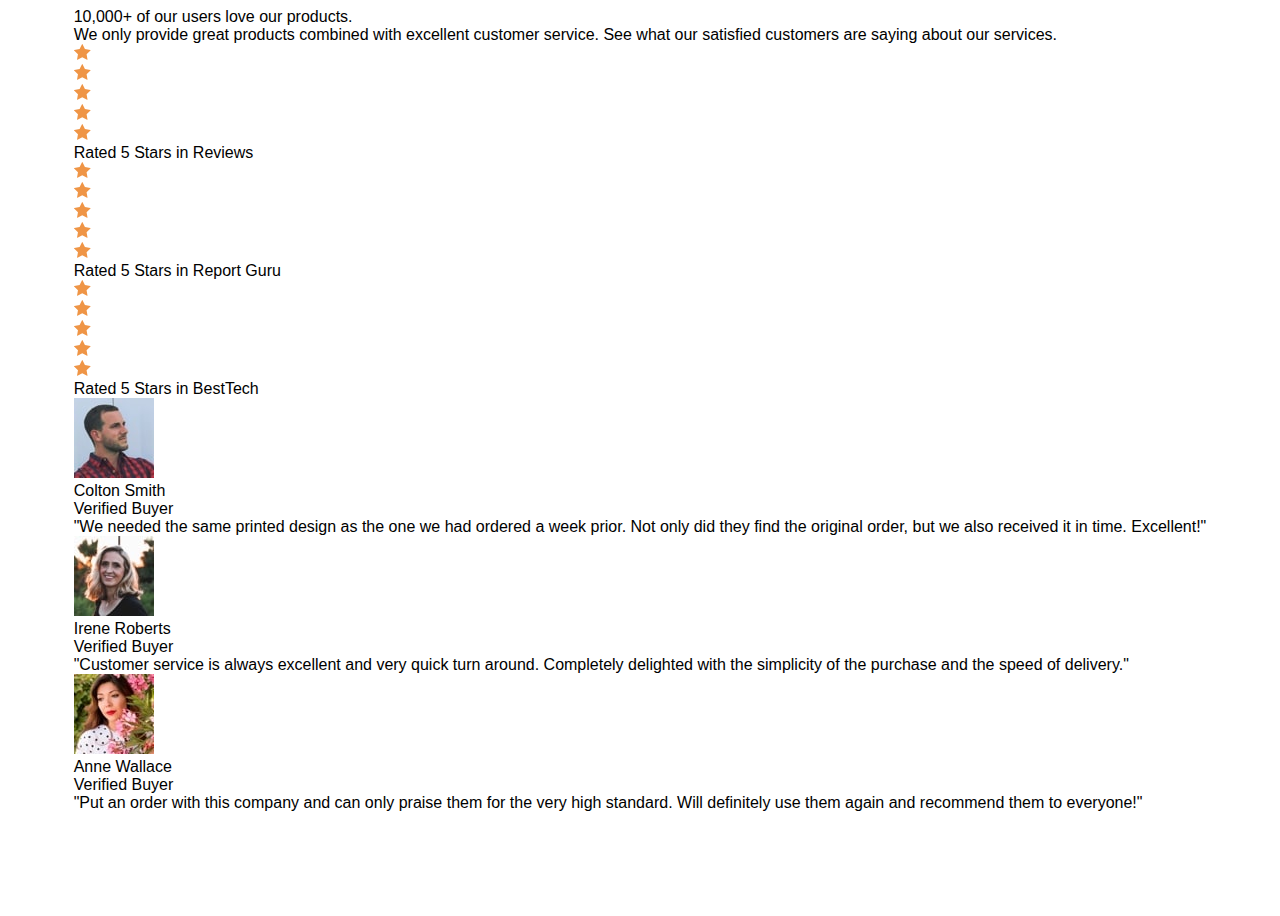
==== index.html @ c004c88a "added font, struggles w/ bg-i" ====
<!DOCTYPE html>
<html lang="en">
  <head>
    <meta charset="UTF-8" />
    <meta name="viewport" content="width=device-width, initial-scale=1.0" />

    <link rel="icon" type="image/png" sizes="32x32" href="assets/images/favicon-32x32.png" />
    <title>Social proof section</title>
    <link rel="stylesheet" href="assets/styles/desktop.css">
    <link rel="stylesheet" href="assets/styles/mobile.css">

  </head>


  <body>
    <main>

      <div class="content">
        <div class="title"> 
          10,000+ of our users love our products.
        </div>
    
        <div class="description">
          We only provide great products combined with excellent customer service.
          See what our satisfied customers are saying about our services.  
        </div>
    
        <div class="rated-review">
    
          <div class="star-container"> 
            <div class="star-1">
              <svg width="17" height="16" xmlns="http://www.w3.org/2000/svg"><path d="M16.539 6.097a.297.297 0 00-.24-.202l-5.36-.779L8.542.26a.296.296 0 00-.53 0L5.613 5.117l-5.36.779a.297.297 0 00-.165.505l3.88 3.78-.917 5.34a.297.297 0 00.43.312l4.795-2.52 4.794 2.52a.296.296 0 00.43-.313l-.916-5.338L16.464 6.4c.08-.08.11-.197.075-.304z" fill="#EF9546" fill-rule="nonzero"/></svg>
            </div>
            <div class="star-2">
              <svg width="17" height="16" xmlns="http://www.w3.org/2000/svg"><path d="M16.539 6.097a.297.297 0 00-.24-.202l-5.36-.779L8.542.26a.296.296 0 00-.53 0L5.613 5.117l-5.36.779a.297.297 0 00-.165.505l3.88 3.78-.917 5.34a.297.297 0 00.43.312l4.795-2.52 4.794 2.52a.296.296 0 00.43-.313l-.916-5.338L16.464 6.4c.08-.08.11-.197.075-.304z" fill="#EF9546" fill-rule="nonzero"/></svg>
            </div>
      
            <div class="star-3">
              <svg width="17" height="16" xmlns="http://www.w3.org/2000/svg"><path d="M16.539 6.097a.297.297 0 00-.24-.202l-5.36-.779L8.542.26a.296.296 0 00-.53 0L5.613 5.117l-5.36.779a.297.297 0 00-.165.505l3.88 3.78-.917 5.34a.297.297 0 00.43.312l4.795-2.52 4.794 2.52a.296.296 0 00.43-.313l-.916-5.338L16.464 6.4c.08-.08.11-.197.075-.304z" fill="#EF9546" fill-rule="nonzero"/></svg>
            </div>
      
            <div class="star-4">
              <svg width="17" height="16" xmlns="http://www.w3.org/2000/svg"><path d="M16.539 6.097a.297.297 0 00-.24-.202l-5.36-.779L8.542.26a.296.296 0 00-.53 0L5.613 5.117l-5.36.779a.297.297 0 00-.165.505l3.88 3.78-.917 5.34a.297.297 0 00.43.312l4.795-2.52 4.794 2.52a.296.296 0 00.43-.313l-.916-5.338L16.464 6.4c.08-.08.11-.197.075-.304z" fill="#EF9546" fill-rule="nonzero"/></svg>
            </div>
      
            <div class="star-5">
              <svg width="17" height="16" xmlns="http://www.w3.org/2000/svg"><path d="M16.539 6.097a.297.297 0 00-.24-.202l-5.36-.779L8.542.26a.296.296 0 00-.53 0L5.613 5.117l-5.36.779a.297.297 0 00-.165.505l3.88 3.78-.917 5.34a.297.297 0 00.43.312l4.795-2.52 4.794 2.52a.296.296 0 00.43-.313l-.916-5.338L16.464 6.4c.08-.08.11-.197.075-.304z" fill="#EF9546" fill-rule="nonzero"/></svg>
            </div>
          </div>
      
          <div class="star-description">
            Rated 5 Stars in Reviews
          </div>
    
        </div>
    
    
        <div class="rated-report-guru">
    
          <div class="star-container"> 
            <div class="star-1">
              <svg width="17" height="16" xmlns="http://www.w3.org/2000/svg"><path d="M16.539 6.097a.297.297 0 00-.24-.202l-5.36-.779L8.542.26a.296.296 0 00-.53 0L5.613 5.117l-5.36.779a.297.297 0 00-.165.505l3.88 3.78-.917 5.34a.297.297 0 00.43.312l4.795-2.52 4.794 2.52a.296.296 0 00.43-.313l-.916-5.338L16.464 6.4c.08-.08.11-.197.075-.304z" fill="#EF9546" fill-rule="nonzero"/></svg>
            </div>
            <div class="star-2">
              <svg width="17" height="16" xmlns="http://www.w3.org/2000/svg"><path d="M16.539 6.097a.297.297 0 00-.24-.202l-5.36-.779L8.542.26a.296.296 0 00-.53 0L5.613 5.117l-5.36.779a.297.297 0 00-.165.505l3.88 3.78-.917 5.34a.297.297 0 00.43.312l4.795-2.52 4.794 2.52a.296.296 0 00.43-.313l-.916-5.338L16.464 6.4c.08-.08.11-.197.075-.304z" fill="#EF9546" fill-rule="nonzero"/></svg>
            </div>
      
            <div class="star-3">
              <svg width="17" height="16" xmlns="http://www.w3.org/2000/svg"><path d="M16.539 6.097a.297.297 0 00-.24-.202l-5.36-.779L8.542.26a.296.296 0 00-.53 0L5.613 5.117l-5.36.779a.297.297 0 00-.165.505l3.88 3.78-.917 5.34a.297.297 0 00.43.312l4.795-2.52 4.794 2.52a.296.296 0 00.43-.313l-.916-5.338L16.464 6.4c.08-.08.11-.197.075-.304z" fill="#EF9546" fill-rule="nonzero"/></svg>
            </div>
      
            <div class="star-4">
              <svg width="17" height="16" xmlns="http://www.w3.org/2000/svg"><path d="M16.539 6.097a.297.297 0 00-.24-.202l-5.36-.779L8.542.26a.296.296 0 00-.53 0L5.613 5.117l-5.36.779a.297.297 0 00-.165.505l3.88 3.78-.917 5.34a.297.297 0 00.43.312l4.795-2.52 4.794 2.52a.296.296 0 00.43-.313l-.916-5.338L16.464 6.4c.08-.08.11-.197.075-.304z" fill="#EF9546" fill-rule="nonzero"/></svg>
            </div>
      
            <div class="star-5">
              <svg width="17" height="16" xmlns="http://www.w3.org/2000/svg"><path d="M16.539 6.097a.297.297 0 00-.24-.202l-5.36-.779L8.542.26a.296.296 0 00-.53 0L5.613 5.117l-5.36.779a.297.297 0 00-.165.505l3.88 3.78-.917 5.34a.297.297 0 00.43.312l4.795-2.52 4.794 2.52a.296.296 0 00.43-.313l-.916-5.338L16.464 6.4c.08-.08.11-.197.075-.304z" fill="#EF9546" fill-rule="nonzero"/></svg>
            </div>
          </div>
      
          <div class="star-description">
            Rated 5 Stars in Report Guru
          </div>
    
        </div>
        
    
        <div class="rated-besttech">
    
          <div class="star-container"> 
            <div class="star-1">
              <svg width="17" height="16" xmlns="http://www.w3.org/2000/svg"><path d="M16.539 6.097a.297.297 0 00-.24-.202l-5.36-.779L8.542.26a.296.296 0 00-.53 0L5.613 5.117l-5.36.779a.297.297 0 00-.165.505l3.88 3.78-.917 5.34a.297.297 0 00.43.312l4.795-2.52 4.794 2.52a.296.296 0 00.43-.313l-.916-5.338L16.464 6.4c.08-.08.11-.197.075-.304z" fill="#EF9546" fill-rule="nonzero"/></svg>
            </div>
            <div class="star-2">
              <svg width="17" height="16" xmlns="http://www.w3.org/2000/svg"><path d="M16.539 6.097a.297.297 0 00-.24-.202l-5.36-.779L8.542.26a.296.296 0 00-.53 0L5.613 5.117l-5.36.779a.297.297 0 00-.165.505l3.88 3.78-.917 5.34a.297.297 0 00.43.312l4.795-2.52 4.794 2.52a.296.296 0 00.43-.313l-.916-5.338L16.464 6.4c.08-.08.11-.197.075-.304z" fill="#EF9546" fill-rule="nonzero"/></svg>
            </div>
      
            <div class="star-3">
              <svg width="17" height="16" xmlns="http://www.w3.org/2000/svg"><path d="M16.539 6.097a.297.297 0 00-.24-.202l-5.36-.779L8.542.26a.296.296 0 00-.53 0L5.613 5.117l-5.36.779a.297.297 0 00-.165.505l3.88 3.78-.917 5.34a.297.297 0 00.43.312l4.795-2.52 4.794 2.52a.296.296 0 00.43-.313l-.916-5.338L16.464 6.4c.08-.08.11-.197.075-.304z" fill="#EF9546" fill-rule="nonzero"/></svg>
            </div>
      
            <div class="star-4">
              <svg width="17" height="16" xmlns="http://www.w3.org/2000/svg"><path d="M16.539 6.097a.297.297 0 00-.24-.202l-5.36-.779L8.542.26a.296.296 0 00-.53 0L5.613 5.117l-5.36.779a.297.297 0 00-.165.505l3.88 3.78-.917 5.34a.297.297 0 00.43.312l4.795-2.52 4.794 2.52a.296.296 0 00.43-.313l-.916-5.338L16.464 6.4c.08-.08.11-.197.075-.304z" fill="#EF9546" fill-rule="nonzero"/></svg>
            </div>
      
            <div class="star-5">
              <svg width="17" height="16" xmlns="http://www.w3.org/2000/svg"><path d="M16.539 6.097a.297.297 0 00-.24-.202l-5.36-.779L8.542.26a.296.296 0 00-.53 0L5.613 5.117l-5.36.779a.297.297 0 00-.165.505l3.88 3.78-.917 5.34a.297.297 0 00.43.312l4.795-2.52 4.794 2.52a.296.296 0 00.43-.313l-.916-5.338L16.464 6.4c.08-.08.11-.197.075-.304z" fill="#EF9546" fill-rule="nonzero"/></svg>
            </div>
          </div>
      
          <div class="star-description">
            Rated 5 Stars in BestTech
          </div>
    
        </div>
    
        
        <div class="card-1">
    
          <div class="pic-and-info">
            <div class="profile-pic">
              <img src="images/image-colton.jpg" alt="colton" class="colton">
            </div>
      
            <div class="info">
              <div class="author">
                Colton Smith 
              </div>
        
              <div class="status">
                Verified Buyer
              </div>
            </div>
    
          </div>
    
          <div class="card-text">
            "We needed the same printed design as the one we had ordered a week prior.
            Not only did they find the original order, but we also received it in time.
            Excellent!"
          </div>
    
        </div>
        
    
        <div class="card-2">
    
          <div class="pic-and-info">
            <div class="profile-pic">
              <img src="images/image-irene.jpg" alt="irene" class="irene">
            </div>
      
            <div class="info">
              <div class="author">
                Irene Roberts 
              </div>
        
              <div class="status">
                Verified Buyer
              </div>
            </div>
    
          </div>
    
          <div class="card-text">
            "Customer service is always excellent and very quick turn around. Completely
            delighted with the simplicity of the purchase and the speed of delivery."
          </div>
          
        </div>
    
    
        <div class="card-3">
    
          <div class="pic-and-info">
            <div class="profile-pic">
              <img src="images/image-anne.jpg" alt="anne" class="anne">
            </div>
      
            <div class="info">
              <div class="author">
                Anne Wallace
              </div>
        
              <div class="status">
                Verified Buyer
              </div>
            </div>
    
          </div>
    
          <div class="card-text">
            "Put an order with this company and can only praise them for the very high
            standard. Will definitely use them again and recommend them to everyone!"
          </div>
          
        </div>
      </div>
      
    </main>

  </body>
</html>
---- assets/styles/desktop.css ----
@font-face {
    font-family: 'LeaugueSpartan';
    src: url(assets/fonts/LeagueSpartan-VariableFont_wght.ttf);
}

html {
    font-family: 'LeaugueSpartan', sans-serif;
}

body {
    background-image: url('..assets/images/bg-pattern-top-desktop.svg'), url('..assets/images/bg-pattern-bottom-desktop.svg');
    background-repeat: no-repeat;
    background-position: top left, bottom right; /* Позиции для верхнего и нижнего паттернов */
    background-size: auto; 
}



main {
    display: flex;
    align-items: center;
    justify-content: center;
}

body {
    height: 100vh;
}
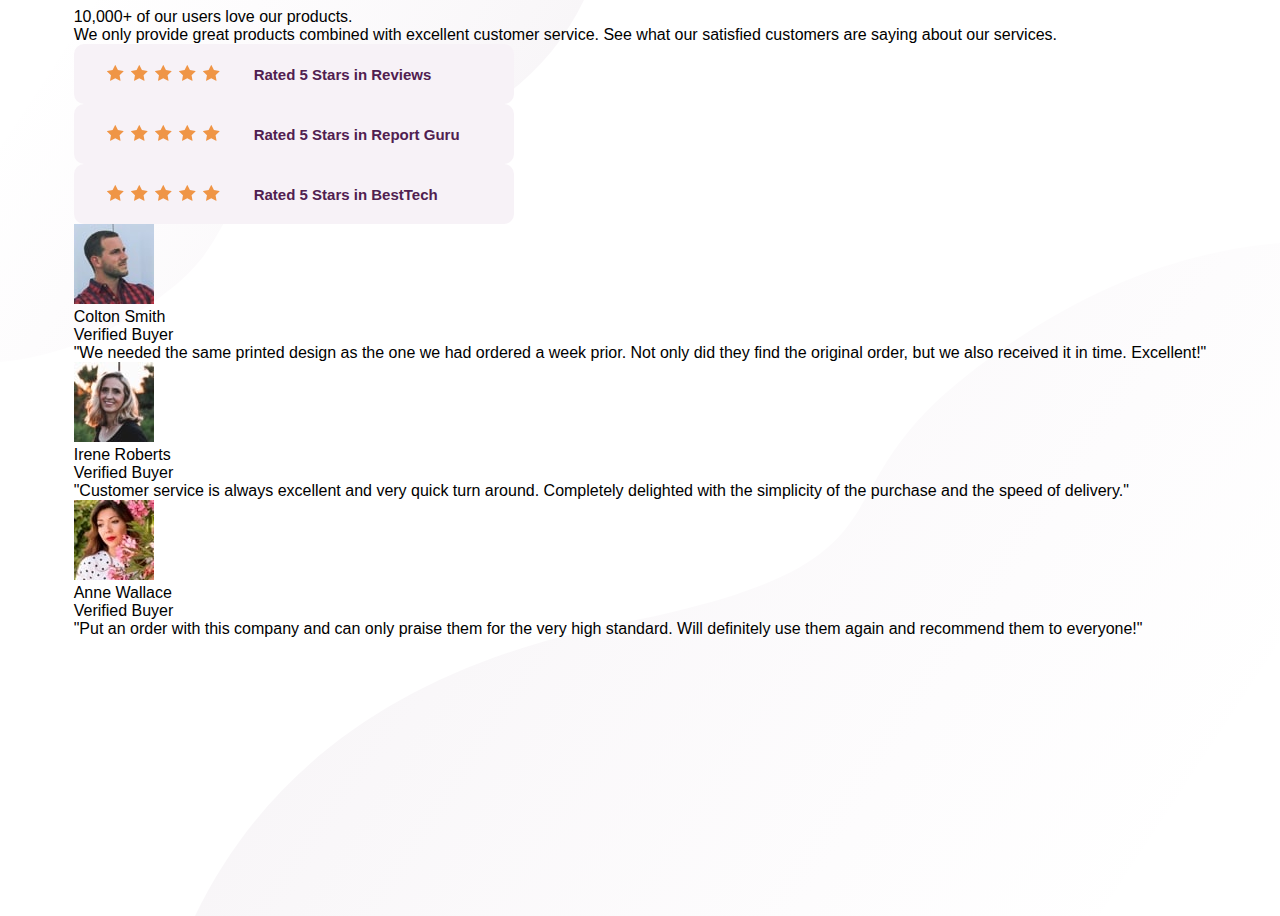
==== commit c31fb952: "star and rater containers done" ====
--- a/index.html
+++ b/index.html
@@ -16,15 +16,17 @@
     <main>
 
       <div class="content">
-        <div class="title"> 
-          10,000+ of our users love our products.
-        </div>
-    
-        <div class="description">
-          We only provide great products combined with excellent customer service.
-          See what our satisfied customers are saying about our services.  
-        </div>
-    
+        <div class="title-and-description"> 
+          <div class="title"> 
+            10,000+ of our users love our products.
+          </div>
+      
+          <div class="description">
+            We only provide great products combined with excellent customer service.
+            See what our satisfied customers are saying about our services.  
+          </div>
+        </div>
+        
         <div class="rated-review">
     
           <div class="star-container"> 
@@ -119,7 +121,7 @@
     
           <div class="pic-and-info">
             <div class="profile-pic">
-              <img src="images/image-colton.jpg" alt="colton" class="colton">
+              <img src="/assets/images/image-colton.jpg" alt="colton" class="colton">
             </div>
       
             <div class="info">
@@ -147,7 +149,7 @@
     
           <div class="pic-and-info">
             <div class="profile-pic">
-              <img src="images/image-irene.jpg" alt="irene" class="irene">
+              <img src="/assets/images/image-irene.jpg" alt="irene" class="irene">
             </div>
       
             <div class="info">
@@ -174,7 +176,7 @@
     
           <div class="pic-and-info">
             <div class="profile-pic">
-              <img src="images/image-anne.jpg" alt="anne" class="anne">
+              <img src="/assets/images/image-anne.jpg" alt="anne" class="anne">
             </div>
       
             <div class="info">
--- a/assets/styles/desktop.css
+++ b/assets/styles/desktop.css
@@ -8,20 +8,78 @@
 }
 
 body {
-    background-image: url('..assets/images/bg-pattern-top-desktop.svg'), url('..assets/images/bg-pattern-bottom-desktop.svg');
+    background-image: url(../images/bg-pattern-top-desktop.svg), url(../images/bg-pattern-bottom-desktop.svg);
     background-repeat: no-repeat;
-    background-position: top left, bottom right; /* Позиции для верхнего и нижнего паттернов */
+    background-position: top left, bottom right; 
     background-size: auto; 
 }
 
-
-
 main {
     display: flex;
+/* ??? */
     align-items: center;
     justify-content: center;
 }
 
 body {
     height: 100vh;
-}+}
+
+.star-container {
+    display: flex;
+    width: 120px;
+
+ 
+    justify-content: space-around;
+    margin-left: 30px;
+
+}
+
+
+/* to locate w grid */
+.rated-review {
+    display: flex;
+    justify-content: baseline;
+    align-items: center;
+    height: 60px;
+    width: 440px;
+    background-color: hsl(300, 24%, 96%);
+    font-weight: 700;
+    color:  hsl(300, 43%, 22%);
+    font-size: 15px;
+    border: none;
+    border-radius: 10px;
+}
+
+
+.rated-report-guru {
+    display: flex;
+    justify-content: baseline;
+    align-items: center;
+    height: 60px;
+    width: 440px;
+    background-color: hsl(300, 24%, 96%);
+    font-weight: 700;
+    color:  hsl(300, 43%, 22%);
+    font-size: 15px;
+    border-radius: 10px;
+}
+
+
+.rated-besttech {
+    display: flex;
+    justify-content: baseline;
+    align-items: center;
+    height: 60px;
+    width: 440px;
+    background-color: hsl(300, 24%, 96%);
+    font-weight: 700;
+    color:  hsl(300, 43%, 22%);
+    font-size: 15px;
+    border-radius: 10px;
+}
+
+.star-description {
+    margin-left: 30px;
+}
+
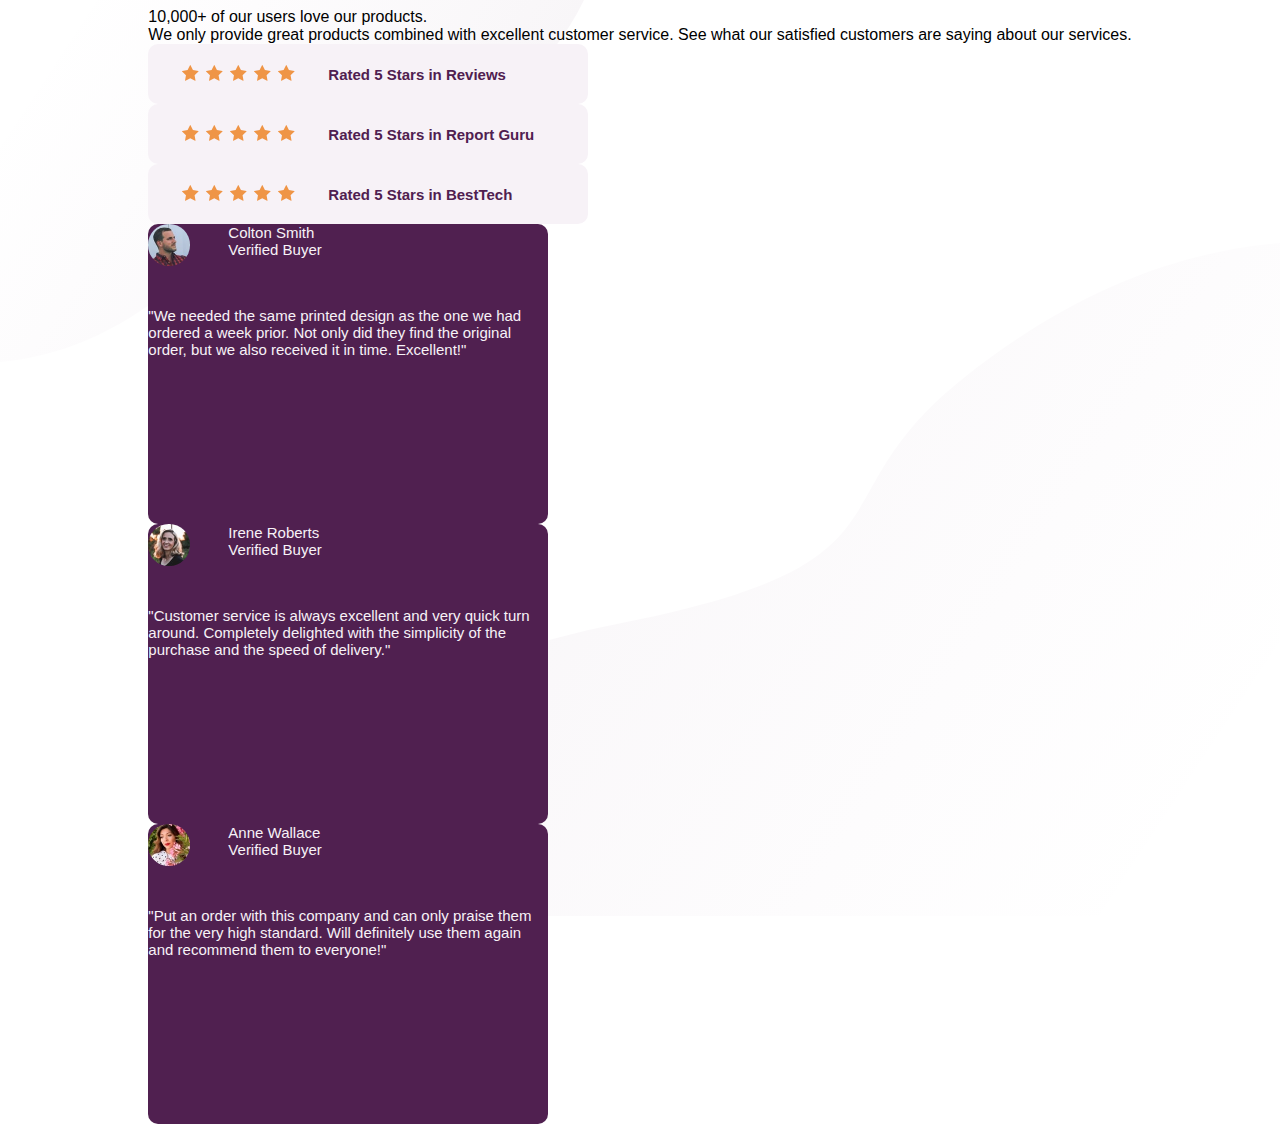
==== commit 75be5e6a: "started card design" ====
--- a/index.html
+++ b/index.html
@@ -121,7 +121,7 @@
     
           <div class="pic-and-info">
             <div class="profile-pic">
-              <img src="/assets/images/image-colton.jpg" alt="colton" class="colton">
+              <img src="/assets/images/image-colton.jpg" alt="colton" class="pic">
             </div>
       
             <div class="info">
@@ -149,7 +149,7 @@
     
           <div class="pic-and-info">
             <div class="profile-pic">
-              <img src="/assets/images/image-irene.jpg" alt="irene" class="irene">
+              <img src="/assets/images/image-irene.jpg" alt="irene" class="pic">
             </div>
       
             <div class="info">
@@ -176,7 +176,7 @@
     
           <div class="pic-and-info">
             <div class="profile-pic">
-              <img src="/assets/images/image-anne.jpg" alt="anne" class="anne">
+              <img src="/assets/images/image-anne.jpg" alt="anne" class="pic">
             </div>
       
             <div class="info">
--- a/assets/styles/desktop.css
+++ b/assets/styles/desktop.css
@@ -83,3 +83,29 @@
     margin-left: 30px;
 }
 
+.card-1, .card-2, .card-3 {
+    height: 300px;
+    width: 400px;
+    background-color: hsl(300, 43%, 22%);
+    color:hsl(300, 24%, 96%);
+    font-size: 15px;
+    border: none;
+    border-radius: 10px;
+
+}
+
+.info {
+    display: flex;
+    flex-direction: column;
+}
+
+.pic-and-info {
+    display: flex;
+    justify-content: ;
+}
+
+.pic {
+    height: 50%;
+    width: auto;
+    border-radius: 50%;
+}
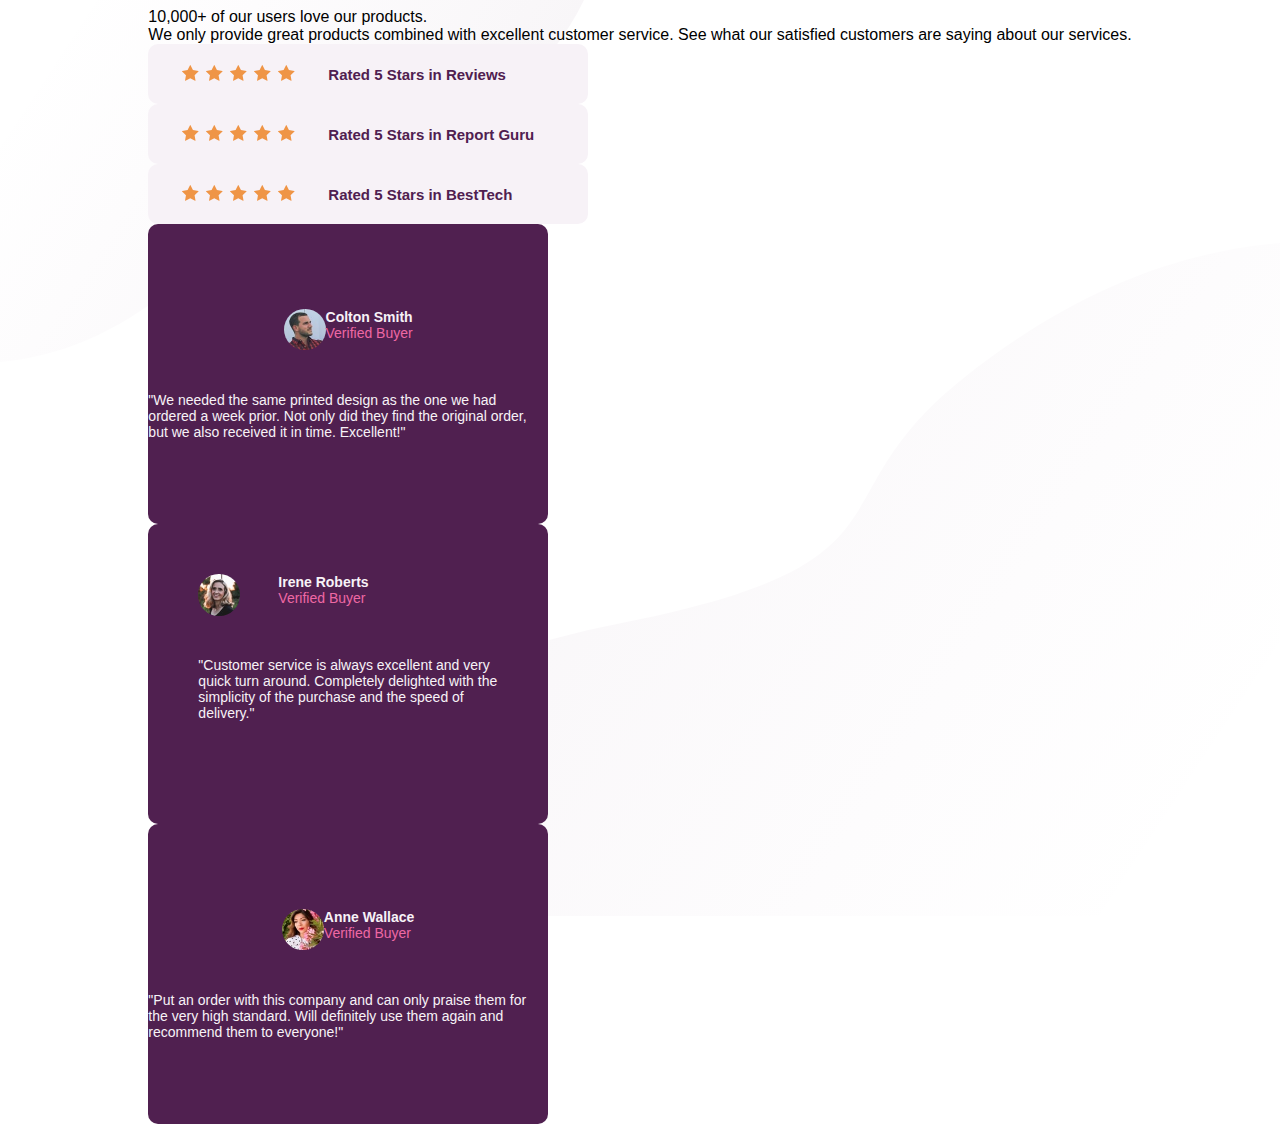
==== commit 804e7ab3: "have to change card architecture" ====
--- a/index.html
+++ b/index.html
@@ -146,28 +146,32 @@
         
     
         <div class="card-2">
-    
-          <div class="pic-and-info">
-            <div class="profile-pic">
-              <img src="/assets/images/image-irene.jpg" alt="irene" class="pic">
-            </div>
-      
-            <div class="info">
-              <div class="author">
-                Irene Roberts 
-              </div>
-        
-              <div class="status">
-                Verified Buyer
-              </div>
-            </div>
-    
-          </div>
-    
-          <div class="card-text">
-            "Customer service is always excellent and very quick turn around. Completely
-            delighted with the simplicity of the purchase and the speed of delivery."
-          </div>
+
+          <div class="card">
+            <div class="pic-and-info">
+              <div class="profile-pic">
+                <img src="/assets/images/image-irene.jpg" alt="irene" class="pic">
+              </div>
+        
+              <div class="info">
+                <div class="author">
+                  Irene Roberts 
+                </div>
+          
+                <div class="status">
+                  Verified Buyer
+                </div>
+              </div>
+      
+            </div>
+      
+            <div class="card-text">
+              "Customer service is always excellent and very quick turn around. Completely
+              delighted with the simplicity of the purchase and the speed of delivery."
+            </div>
+          </div>
+    
+         
           
         </div>
     
--- a/assets/styles/desktop.css
+++ b/assets/styles/desktop.css
@@ -88,11 +88,21 @@
     width: 400px;
     background-color: hsl(300, 43%, 22%);
     color:hsl(300, 24%, 96%);
-    font-size: 15px;
+    font-size: 14px;
     border: none;
     border-radius: 10px;
+    display: flex;
+    align-items: center;
+    flex-direction: column;
+    justify-content: center;
+}
 
+.card {
+    height: 200px;
+    width: 300px;
 }
+
+
 
 .info {
     display: flex;
@@ -101,7 +111,7 @@
 
 .pic-and-info {
     display: flex;
-    justify-content: ;
+    justify-content:left;
 }
 
 .pic {
@@ -109,3 +119,11 @@
     width: auto;
     border-radius: 50%;
 }
+
+.author {
+    font-weight: 700;
+}
+
+.status {
+    color: hsl(333, 80%, 67%);
+}
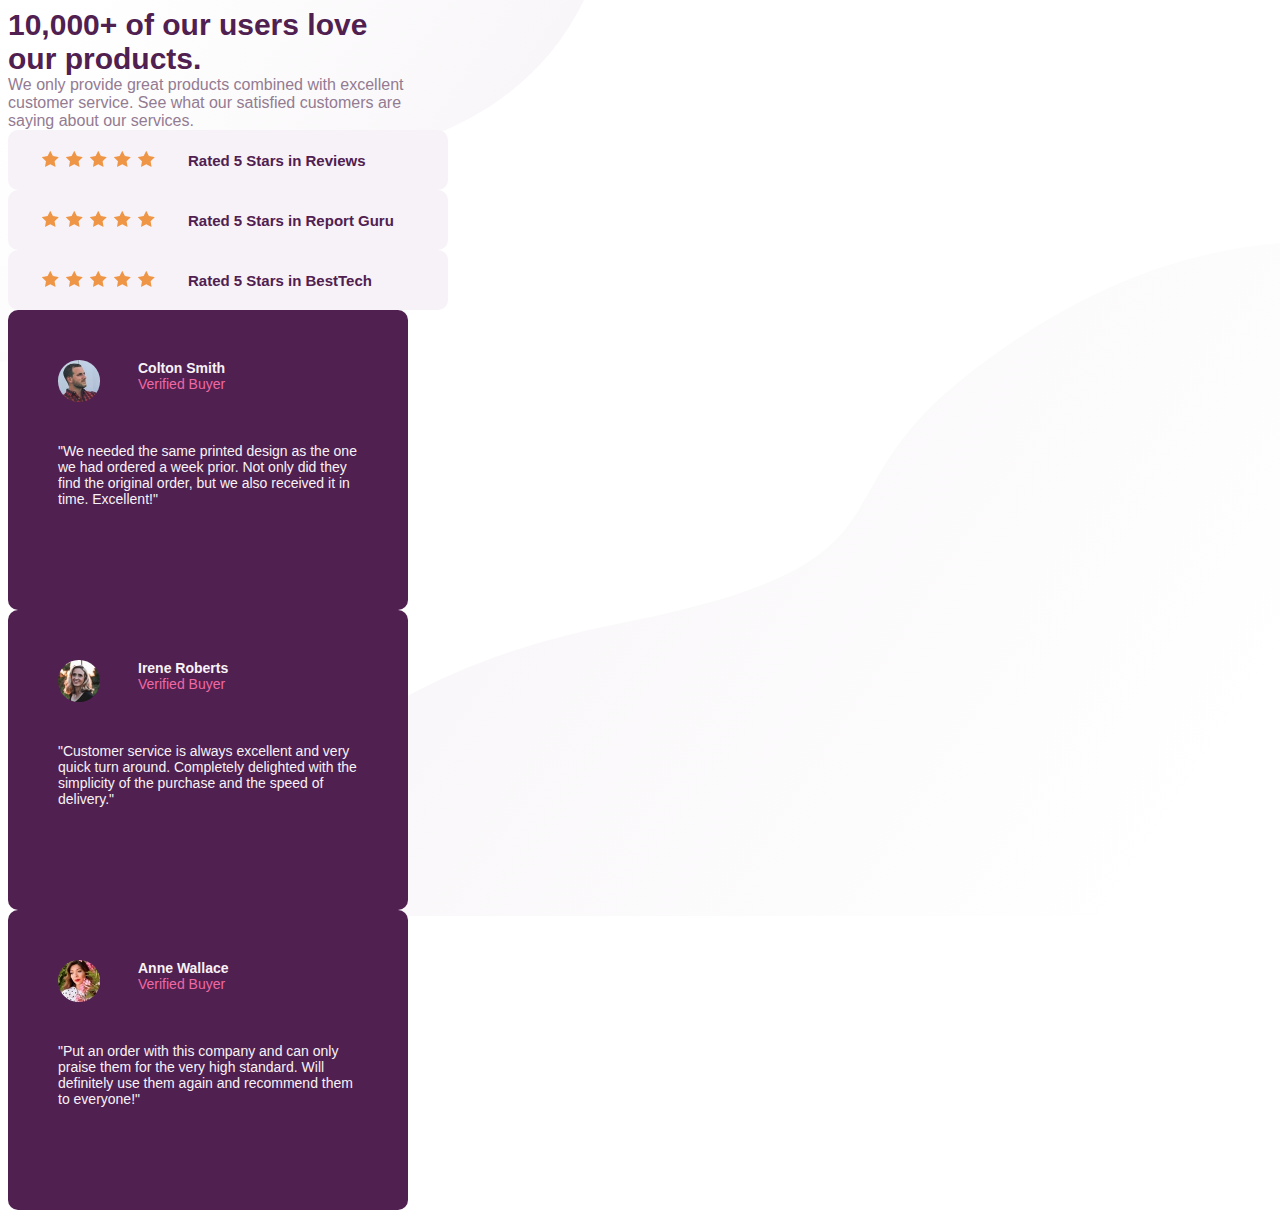
==== commit 393ab3b6: "changed cards and title container" ====
--- a/index.html
+++ b/index.html
@@ -118,29 +118,34 @@
     
         
         <div class="card-1">
-    
-          <div class="pic-and-info">
-            <div class="profile-pic">
-              <img src="/assets/images/image-colton.jpg" alt="colton" class="pic">
-            </div>
-      
-            <div class="info">
-              <div class="author">
-                Colton Smith 
-              </div>
-        
-              <div class="status">
-                Verified Buyer
-              </div>
-            </div>
-    
-          </div>
-    
-          <div class="card-text">
-            "We needed the same printed design as the one we had ordered a week prior.
-            Not only did they find the original order, but we also received it in time.
-            Excellent!"
-          </div>
+          <div class="card">
+
+            <div class="pic-and-info">
+              <div class="profile-pic">
+                <img src="/assets/images/image-colton.jpg" alt="colton" class="pic">
+              </div>
+        
+              <div class="info">
+                <div class="author">
+                  Colton Smith 
+                </div>
+          
+                <div class="status">
+                  Verified Buyer
+                </div>
+              </div>
+      
+            </div>
+      
+            <div class="card-text">
+              "We needed the same printed design as the one we had ordered a week prior.
+              Not only did they find the original order, but we also received it in time.
+              Excellent!"
+            </div>
+
+          </div>
+    
+          
     
         </div>
         
@@ -170,35 +175,39 @@
               delighted with the simplicity of the purchase and the speed of delivery."
             </div>
           </div>
-    
-         
           
         </div>
     
     
         <div class="card-3">
-    
-          <div class="pic-and-info">
-            <div class="profile-pic">
-              <img src="/assets/images/image-anne.jpg" alt="anne" class="pic">
-            </div>
-      
-            <div class="info">
-              <div class="author">
-                Anne Wallace
-              </div>
-        
-              <div class="status">
-                Verified Buyer
-              </div>
-            </div>
-    
-          </div>
-    
-          <div class="card-text">
-            "Put an order with this company and can only praise them for the very high
-            standard. Will definitely use them again and recommend them to everyone!"
-          </div>
+
+          <div class="card">
+
+            <div class="pic-and-info">
+              <div class="profile-pic">
+                <img src="/assets/images/image-anne.jpg" alt="anne" class="pic">
+              </div>
+        
+              <div class="info">
+                <div class="author">
+                  Anne Wallace
+                </div>
+          
+                <div class="status">
+                  Verified Buyer
+                </div>
+              </div>
+      
+            </div>
+      
+            <div class="card-text">
+              "Put an order with this company and can only praise them for the very high
+              standard. Will definitely use them again and recommend them to everyone!"
+            </div>
+
+          </div>
+    
+          
           
         </div>
       </div>
--- a/assets/styles/desktop.css
+++ b/assets/styles/desktop.css
@@ -14,15 +14,25 @@
     background-size: auto; 
 }
 
-main {
-    display: flex;
-/* ??? */
-    align-items: center;
-    justify-content: center;
-}
+/*  */
 
 body {
     height: 100vh;
+}
+
+.title-and-description{
+    width: 400px;
+}
+
+
+.title {
+    color: hsl(300, 43%, 22%);
+    font-weight: 900;
+    font-size: 30px;
+}
+
+.description {
+    color:hsl(303, 10%, 53%);
 }
 
 .star-container {
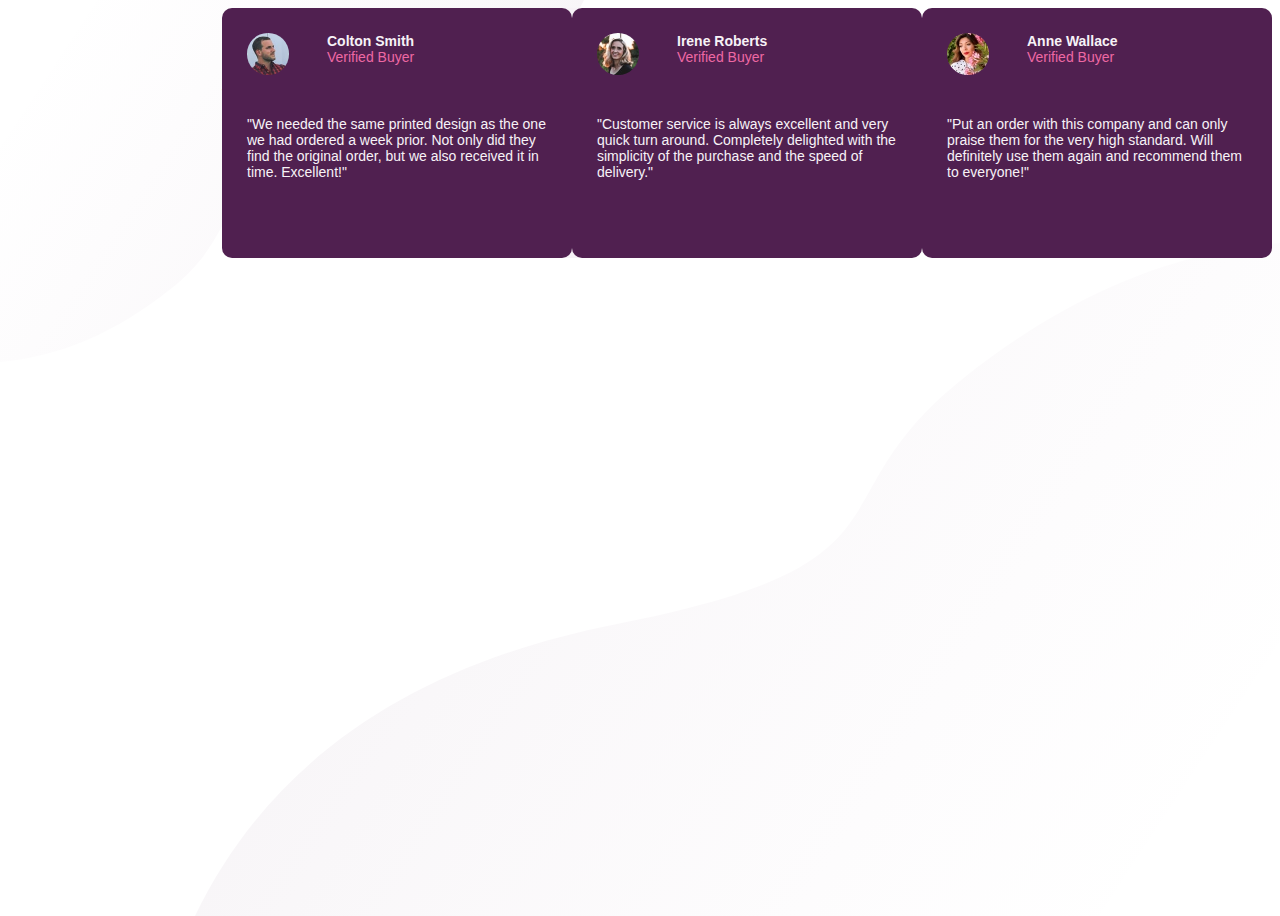
==== commit 0302dc3b: "some troubles w grid" ====
--- a/index.html
+++ b/index.html
@@ -16,6 +16,7 @@
     <main>
 
       <div class="content">
+        
         <div class="title-and-description"> 
           <div class="title"> 
             10,000+ of our users love our products.
@@ -27,189 +28,196 @@
           </div>
         </div>
         
-        <div class="rated-review">
-    
-          <div class="star-container"> 
-            <div class="star-1">
-              <svg width="17" height="16" xmlns="http://www.w3.org/2000/svg"><path d="M16.539 6.097a.297.297 0 00-.24-.202l-5.36-.779L8.542.26a.296.296 0 00-.53 0L5.613 5.117l-5.36.779a.297.297 0 00-.165.505l3.88 3.78-.917 5.34a.297.297 0 00.43.312l4.795-2.52 4.794 2.52a.296.296 0 00.43-.313l-.916-5.338L16.464 6.4c.08-.08.11-.197.075-.304z" fill="#EF9546" fill-rule="nonzero"/></svg>
-            </div>
-            <div class="star-2">
-              <svg width="17" height="16" xmlns="http://www.w3.org/2000/svg"><path d="M16.539 6.097a.297.297 0 00-.24-.202l-5.36-.779L8.542.26a.296.296 0 00-.53 0L5.613 5.117l-5.36.779a.297.297 0 00-.165.505l3.88 3.78-.917 5.34a.297.297 0 00.43.312l4.795-2.52 4.794 2.52a.296.296 0 00.43-.313l-.916-5.338L16.464 6.4c.08-.08.11-.197.075-.304z" fill="#EF9546" fill-rule="nonzero"/></svg>
-            </div>
-      
-            <div class="star-3">
-              <svg width="17" height="16" xmlns="http://www.w3.org/2000/svg"><path d="M16.539 6.097a.297.297 0 00-.24-.202l-5.36-.779L8.542.26a.296.296 0 00-.53 0L5.613 5.117l-5.36.779a.297.297 0 00-.165.505l3.88 3.78-.917 5.34a.297.297 0 00.43.312l4.795-2.52 4.794 2.52a.296.296 0 00.43-.313l-.916-5.338L16.464 6.4c.08-.08.11-.197.075-.304z" fill="#EF9546" fill-rule="nonzero"/></svg>
-            </div>
-      
-            <div class="star-4">
-              <svg width="17" height="16" xmlns="http://www.w3.org/2000/svg"><path d="M16.539 6.097a.297.297 0 00-.24-.202l-5.36-.779L8.542.26a.296.296 0 00-.53 0L5.613 5.117l-5.36.779a.297.297 0 00-.165.505l3.88 3.78-.917 5.34a.297.297 0 00.43.312l4.795-2.52 4.794 2.52a.296.296 0 00.43-.313l-.916-5.338L16.464 6.4c.08-.08.11-.197.075-.304z" fill="#EF9546" fill-rule="nonzero"/></svg>
-            </div>
-      
-            <div class="star-5">
-              <svg width="17" height="16" xmlns="http://www.w3.org/2000/svg"><path d="M16.539 6.097a.297.297 0 00-.24-.202l-5.36-.779L8.542.26a.296.296 0 00-.53 0L5.613 5.117l-5.36.779a.297.297 0 00-.165.505l3.88 3.78-.917 5.34a.297.297 0 00.43.312l4.795-2.52 4.794 2.52a.296.296 0 00.43-.313l-.916-5.338L16.464 6.4c.08-.08.11-.197.075-.304z" fill="#EF9546" fill-rule="nonzero"/></svg>
-            </div>
-          </div>
-      
-          <div class="star-description">
-            Rated 5 Stars in Reviews
-          </div>
-    
+        
+    
+    
+        <div class="reports">
+          <div class="rated-review">
+    
+            <div class="star-container"> 
+              <div class="star-1">
+                <svg width="17" height="16" xmlns="http://www.w3.org/2000/svg"><path d="M16.539 6.097a.297.297 0 00-.24-.202l-5.36-.779L8.542.26a.296.296 0 00-.53 0L5.613 5.117l-5.36.779a.297.297 0 00-.165.505l3.88 3.78-.917 5.34a.297.297 0 00.43.312l4.795-2.52 4.794 2.52a.296.296 0 00.43-.313l-.916-5.338L16.464 6.4c.08-.08.11-.197.075-.304z" fill="#EF9546" fill-rule="nonzero"/></svg>
+              </div>
+              <div class="star-2">
+                <svg width="17" height="16" xmlns="http://www.w3.org/2000/svg"><path d="M16.539 6.097a.297.297 0 00-.24-.202l-5.36-.779L8.542.26a.296.296 0 00-.53 0L5.613 5.117l-5.36.779a.297.297 0 00-.165.505l3.88 3.78-.917 5.34a.297.297 0 00.43.312l4.795-2.52 4.794 2.52a.296.296 0 00.43-.313l-.916-5.338L16.464 6.4c.08-.08.11-.197.075-.304z" fill="#EF9546" fill-rule="nonzero"/></svg>
+              </div>
+        
+              <div class="star-3">
+                <svg width="17" height="16" xmlns="http://www.w3.org/2000/svg"><path d="M16.539 6.097a.297.297 0 00-.24-.202l-5.36-.779L8.542.26a.296.296 0 00-.53 0L5.613 5.117l-5.36.779a.297.297 0 00-.165.505l3.88 3.78-.917 5.34a.297.297 0 00.43.312l4.795-2.52 4.794 2.52a.296.296 0 00.43-.313l-.916-5.338L16.464 6.4c.08-.08.11-.197.075-.304z" fill="#EF9546" fill-rule="nonzero"/></svg>
+              </div>
+        
+              <div class="star-4">
+                <svg width="17" height="16" xmlns="http://www.w3.org/2000/svg"><path d="M16.539 6.097a.297.297 0 00-.24-.202l-5.36-.779L8.542.26a.296.296 0 00-.53 0L5.613 5.117l-5.36.779a.297.297 0 00-.165.505l3.88 3.78-.917 5.34a.297.297 0 00.43.312l4.795-2.52 4.794 2.52a.296.296 0 00.43-.313l-.916-5.338L16.464 6.4c.08-.08.11-.197.075-.304z" fill="#EF9546" fill-rule="nonzero"/></svg>
+              </div>
+        
+              <div class="star-5">
+                <svg width="17" height="16" xmlns="http://www.w3.org/2000/svg"><path d="M16.539 6.097a.297.297 0 00-.24-.202l-5.36-.779L8.542.26a.296.296 0 00-.53 0L5.613 5.117l-5.36.779a.297.297 0 00-.165.505l3.88 3.78-.917 5.34a.297.297 0 00.43.312l4.795-2.52 4.794 2.52a.296.296 0 00.43-.313l-.916-5.338L16.464 6.4c.08-.08.11-.197.075-.304z" fill="#EF9546" fill-rule="nonzero"/></svg>
+              </div>
+            </div>
+        
+            <div class="star-description">
+              Rated 5 Stars in Reviews
+            </div>
+      
+          </div>
+
+          <div class="rated-report-guru">
+    
+            <div class="star-container"> 
+              <div class="star-1">
+                <svg width="17" height="16" xmlns="http://www.w3.org/2000/svg"><path d="M16.539 6.097a.297.297 0 00-.24-.202l-5.36-.779L8.542.26a.296.296 0 00-.53 0L5.613 5.117l-5.36.779a.297.297 0 00-.165.505l3.88 3.78-.917 5.34a.297.297 0 00.43.312l4.795-2.52 4.794 2.52a.296.296 0 00.43-.313l-.916-5.338L16.464 6.4c.08-.08.11-.197.075-.304z" fill="#EF9546" fill-rule="nonzero"/></svg>
+              </div>
+              <div class="star-2">
+                <svg width="17" height="16" xmlns="http://www.w3.org/2000/svg"><path d="M16.539 6.097a.297.297 0 00-.24-.202l-5.36-.779L8.542.26a.296.296 0 00-.53 0L5.613 5.117l-5.36.779a.297.297 0 00-.165.505l3.88 3.78-.917 5.34a.297.297 0 00.43.312l4.795-2.52 4.794 2.52a.296.296 0 00.43-.313l-.916-5.338L16.464 6.4c.08-.08.11-.197.075-.304z" fill="#EF9546" fill-rule="nonzero"/></svg>
+              </div>
+        
+              <div class="star-3">
+                <svg width="17" height="16" xmlns="http://www.w3.org/2000/svg"><path d="M16.539 6.097a.297.297 0 00-.24-.202l-5.36-.779L8.542.26a.296.296 0 00-.53 0L5.613 5.117l-5.36.779a.297.297 0 00-.165.505l3.88 3.78-.917 5.34a.297.297 0 00.43.312l4.795-2.52 4.794 2.52a.296.296 0 00.43-.313l-.916-5.338L16.464 6.4c.08-.08.11-.197.075-.304z" fill="#EF9546" fill-rule="nonzero"/></svg>
+              </div>
+        
+              <div class="star-4">
+                <svg width="17" height="16" xmlns="http://www.w3.org/2000/svg"><path d="M16.539 6.097a.297.297 0 00-.24-.202l-5.36-.779L8.542.26a.296.296 0 00-.53 0L5.613 5.117l-5.36.779a.297.297 0 00-.165.505l3.88 3.78-.917 5.34a.297.297 0 00.43.312l4.795-2.52 4.794 2.52a.296.296 0 00.43-.313l-.916-5.338L16.464 6.4c.08-.08.11-.197.075-.304z" fill="#EF9546" fill-rule="nonzero"/></svg>
+              </div>
+        
+              <div class="star-5">
+                <svg width="17" height="16" xmlns="http://www.w3.org/2000/svg"><path d="M16.539 6.097a.297.297 0 00-.24-.202l-5.36-.779L8.542.26a.296.296 0 00-.53 0L5.613 5.117l-5.36.779a.297.297 0 00-.165.505l3.88 3.78-.917 5.34a.297.297 0 00.43.312l4.795-2.52 4.794 2.52a.296.296 0 00.43-.313l-.916-5.338L16.464 6.4c.08-.08.11-.197.075-.304z" fill="#EF9546" fill-rule="nonzero"/></svg>
+              </div>
+            </div>
+        
+            <div class="star-description">
+              Rated 5 Stars in Report Guru
+            </div>
+      
+          </div>
+          
+      
+          <div class="rated-besttech">
+      
+            <div class="star-container"> 
+              <div class="star-1">
+                <svg width="17" height="16" xmlns="http://www.w3.org/2000/svg"><path d="M16.539 6.097a.297.297 0 00-.24-.202l-5.36-.779L8.542.26a.296.296 0 00-.53 0L5.613 5.117l-5.36.779a.297.297 0 00-.165.505l3.88 3.78-.917 5.34a.297.297 0 00.43.312l4.795-2.52 4.794 2.52a.296.296 0 00.43-.313l-.916-5.338L16.464 6.4c.08-.08.11-.197.075-.304z" fill="#EF9546" fill-rule="nonzero"/></svg>
+              </div>
+              <div class="star-2">
+                <svg width="17" height="16" xmlns="http://www.w3.org/2000/svg"><path d="M16.539 6.097a.297.297 0 00-.24-.202l-5.36-.779L8.542.26a.296.296 0 00-.53 0L5.613 5.117l-5.36.779a.297.297 0 00-.165.505l3.88 3.78-.917 5.34a.297.297 0 00.43.312l4.795-2.52 4.794 2.52a.296.296 0 00.43-.313l-.916-5.338L16.464 6.4c.08-.08.11-.197.075-.304z" fill="#EF9546" fill-rule="nonzero"/></svg>
+              </div>
+        
+              <div class="star-3">
+                <svg width="17" height="16" xmlns="http://www.w3.org/2000/svg"><path d="M16.539 6.097a.297.297 0 00-.24-.202l-5.36-.779L8.542.26a.296.296 0 00-.53 0L5.613 5.117l-5.36.779a.297.297 0 00-.165.505l3.88 3.78-.917 5.34a.297.297 0 00.43.312l4.795-2.52 4.794 2.52a.296.296 0 00.43-.313l-.916-5.338L16.464 6.4c.08-.08.11-.197.075-.304z" fill="#EF9546" fill-rule="nonzero"/></svg>
+              </div>
+        
+              <div class="star-4">
+                <svg width="17" height="16" xmlns="http://www.w3.org/2000/svg"><path d="M16.539 6.097a.297.297 0 00-.24-.202l-5.36-.779L8.542.26a.296.296 0 00-.53 0L5.613 5.117l-5.36.779a.297.297 0 00-.165.505l3.88 3.78-.917 5.34a.297.297 0 00.43.312l4.795-2.52 4.794 2.52a.296.296 0 00.43-.313l-.916-5.338L16.464 6.4c.08-.08.11-.197.075-.304z" fill="#EF9546" fill-rule="nonzero"/></svg>
+              </div>
+        
+              <div class="star-5">
+                <svg width="17" height="16" xmlns="http://www.w3.org/2000/svg"><path d="M16.539 6.097a.297.297 0 00-.24-.202l-5.36-.779L8.542.26a.296.296 0 00-.53 0L5.613 5.117l-5.36.779a.297.297 0 00-.165.505l3.88 3.78-.917 5.34a.297.297 0 00.43.312l4.795-2.52 4.794 2.52a.296.296 0 00.43-.313l-.916-5.338L16.464 6.4c.08-.08.11-.197.075-.304z" fill="#EF9546" fill-rule="nonzero"/></svg>
+              </div>
+            </div>
+        
+            <div class="star-description">
+              Rated 5 Stars in BestTech
+            </div>
+      
+          </div>
+
         </div>
-    
-    
-        <div class="rated-report-guru">
-    
-          <div class="star-container"> 
-            <div class="star-1">
-              <svg width="17" height="16" xmlns="http://www.w3.org/2000/svg"><path d="M16.539 6.097a.297.297 0 00-.24-.202l-5.36-.779L8.542.26a.296.296 0 00-.53 0L5.613 5.117l-5.36.779a.297.297 0 00-.165.505l3.88 3.78-.917 5.34a.297.297 0 00.43.312l4.795-2.52 4.794 2.52a.296.296 0 00.43-.313l-.916-5.338L16.464 6.4c.08-.08.11-.197.075-.304z" fill="#EF9546" fill-rule="nonzero"/></svg>
-            </div>
-            <div class="star-2">
-              <svg width="17" height="16" xmlns="http://www.w3.org/2000/svg"><path d="M16.539 6.097a.297.297 0 00-.24-.202l-5.36-.779L8.542.26a.296.296 0 00-.53 0L5.613 5.117l-5.36.779a.297.297 0 00-.165.505l3.88 3.78-.917 5.34a.297.297 0 00.43.312l4.795-2.52 4.794 2.52a.296.296 0 00.43-.313l-.916-5.338L16.464 6.4c.08-.08.11-.197.075-.304z" fill="#EF9546" fill-rule="nonzero"/></svg>
-            </div>
-      
-            <div class="star-3">
-              <svg width="17" height="16" xmlns="http://www.w3.org/2000/svg"><path d="M16.539 6.097a.297.297 0 00-.24-.202l-5.36-.779L8.542.26a.296.296 0 00-.53 0L5.613 5.117l-5.36.779a.297.297 0 00-.165.505l3.88 3.78-.917 5.34a.297.297 0 00.43.312l4.795-2.52 4.794 2.52a.296.296 0 00.43-.313l-.916-5.338L16.464 6.4c.08-.08.11-.197.075-.304z" fill="#EF9546" fill-rule="nonzero"/></svg>
-            </div>
-      
-            <div class="star-4">
-              <svg width="17" height="16" xmlns="http://www.w3.org/2000/svg"><path d="M16.539 6.097a.297.297 0 00-.24-.202l-5.36-.779L8.542.26a.296.296 0 00-.53 0L5.613 5.117l-5.36.779a.297.297 0 00-.165.505l3.88 3.78-.917 5.34a.297.297 0 00.43.312l4.795-2.52 4.794 2.52a.296.296 0 00.43-.313l-.916-5.338L16.464 6.4c.08-.08.11-.197.075-.304z" fill="#EF9546" fill-rule="nonzero"/></svg>
-            </div>
-      
-            <div class="star-5">
-              <svg width="17" height="16" xmlns="http://www.w3.org/2000/svg"><path d="M16.539 6.097a.297.297 0 00-.24-.202l-5.36-.779L8.542.26a.296.296 0 00-.53 0L5.613 5.117l-5.36.779a.297.297 0 00-.165.505l3.88 3.78-.917 5.34a.297.297 0 00.43.312l4.795-2.52 4.794 2.52a.296.296 0 00.43-.313l-.916-5.338L16.464 6.4c.08-.08.11-.197.075-.304z" fill="#EF9546" fill-rule="nonzero"/></svg>
-            </div>
-          </div>
-      
-          <div class="star-description">
-            Rated 5 Stars in Report Guru
-          </div>
-    
+
+    
+        <div class="cards">
+          <div class="card-1">
+            <div class="card">
+  
+              <div class="pic-and-info">
+                <div class="profile-pic">
+                  <img src="/assets/images/image-colton.jpg" alt="colton" class="pic">
+                </div>
+          
+                <div class="info">
+                  <div class="author">
+                    Colton Smith 
+                  </div>
+            
+                  <div class="status">
+                    Verified Buyer
+                  </div>
+                </div>
+        
+              </div>
+        
+              <div class="card-text">
+                "We needed the same printed design as the one we had ordered a week prior.
+                Not only did they find the original order, but we also received it in time.
+                Excellent!"
+              </div>
+  
+            </div>
+      
+            
+      
+          </div>
+          
+      
+          <div class="card-2">
+  
+            <div class="card">
+              <div class="pic-and-info">
+                <div class="profile-pic">
+                  <img src="/assets/images/image-irene.jpg" alt="irene" class="pic">
+                </div>
+          
+                <div class="info">
+                  <div class="author">
+                    Irene Roberts 
+                  </div>
+            
+                  <div class="status">
+                    Verified Buyer
+                  </div>
+                </div>
+        
+              </div>
+        
+              <div class="card-text">
+                "Customer service is always excellent and very quick turn around. Completely
+                delighted with the simplicity of the purchase and the speed of delivery."
+              </div>
+            </div>
+            
+          </div>
+      
+      
+          <div class="card-3">
+  
+            <div class="card">
+  
+              <div class="pic-and-info">
+                <div class="profile-pic">
+                  <img src="/assets/images/image-anne.jpg" alt="anne" class="pic">
+                </div>
+          
+                <div class="info">
+                  <div class="author">
+                    Anne Wallace
+                  </div>
+            
+                  <div class="status">
+                    Verified Buyer
+                  </div>
+                </div>
+        
+              </div>
+        
+              <div class="card-text">
+                "Put an order with this company and can only praise them for the very high
+                standard. Will definitely use them again and recommend them to everyone!"
+              </div>
+  
+            </div>
+      
+          </div>
+          
         </div>
-        
-    
-        <div class="rated-besttech">
-    
-          <div class="star-container"> 
-            <div class="star-1">
-              <svg width="17" height="16" xmlns="http://www.w3.org/2000/svg"><path d="M16.539 6.097a.297.297 0 00-.24-.202l-5.36-.779L8.542.26a.296.296 0 00-.53 0L5.613 5.117l-5.36.779a.297.297 0 00-.165.505l3.88 3.78-.917 5.34a.297.297 0 00.43.312l4.795-2.52 4.794 2.52a.296.296 0 00.43-.313l-.916-5.338L16.464 6.4c.08-.08.11-.197.075-.304z" fill="#EF9546" fill-rule="nonzero"/></svg>
-            </div>
-            <div class="star-2">
-              <svg width="17" height="16" xmlns="http://www.w3.org/2000/svg"><path d="M16.539 6.097a.297.297 0 00-.24-.202l-5.36-.779L8.542.26a.296.296 0 00-.53 0L5.613 5.117l-5.36.779a.297.297 0 00-.165.505l3.88 3.78-.917 5.34a.297.297 0 00.43.312l4.795-2.52 4.794 2.52a.296.296 0 00.43-.313l-.916-5.338L16.464 6.4c.08-.08.11-.197.075-.304z" fill="#EF9546" fill-rule="nonzero"/></svg>
-            </div>
-      
-            <div class="star-3">
-              <svg width="17" height="16" xmlns="http://www.w3.org/2000/svg"><path d="M16.539 6.097a.297.297 0 00-.24-.202l-5.36-.779L8.542.26a.296.296 0 00-.53 0L5.613 5.117l-5.36.779a.297.297 0 00-.165.505l3.88 3.78-.917 5.34a.297.297 0 00.43.312l4.795-2.52 4.794 2.52a.296.296 0 00.43-.313l-.916-5.338L16.464 6.4c.08-.08.11-.197.075-.304z" fill="#EF9546" fill-rule="nonzero"/></svg>
-            </div>
-      
-            <div class="star-4">
-              <svg width="17" height="16" xmlns="http://www.w3.org/2000/svg"><path d="M16.539 6.097a.297.297 0 00-.24-.202l-5.36-.779L8.542.26a.296.296 0 00-.53 0L5.613 5.117l-5.36.779a.297.297 0 00-.165.505l3.88 3.78-.917 5.34a.297.297 0 00.43.312l4.795-2.52 4.794 2.52a.296.296 0 00.43-.313l-.916-5.338L16.464 6.4c.08-.08.11-.197.075-.304z" fill="#EF9546" fill-rule="nonzero"/></svg>
-            </div>
-      
-            <div class="star-5">
-              <svg width="17" height="16" xmlns="http://www.w3.org/2000/svg"><path d="M16.539 6.097a.297.297 0 00-.24-.202l-5.36-.779L8.542.26a.296.296 0 00-.53 0L5.613 5.117l-5.36.779a.297.297 0 00-.165.505l3.88 3.78-.917 5.34a.297.297 0 00.43.312l4.795-2.52 4.794 2.52a.296.296 0 00.43-.313l-.916-5.338L16.464 6.4c.08-.08.11-.197.075-.304z" fill="#EF9546" fill-rule="nonzero"/></svg>
-            </div>
-          </div>
-      
-          <div class="star-description">
-            Rated 5 Stars in BestTech
-          </div>
-    
-        </div>
-    
-        
-        <div class="card-1">
-          <div class="card">
-
-            <div class="pic-and-info">
-              <div class="profile-pic">
-                <img src="/assets/images/image-colton.jpg" alt="colton" class="pic">
-              </div>
-        
-              <div class="info">
-                <div class="author">
-                  Colton Smith 
-                </div>
-          
-                <div class="status">
-                  Verified Buyer
-                </div>
-              </div>
-      
-            </div>
-      
-            <div class="card-text">
-              "We needed the same printed design as the one we had ordered a week prior.
-              Not only did they find the original order, but we also received it in time.
-              Excellent!"
-            </div>
-
-          </div>
-    
-          
-    
-        </div>
-        
-    
-        <div class="card-2">
-
-          <div class="card">
-            <div class="pic-and-info">
-              <div class="profile-pic">
-                <img src="/assets/images/image-irene.jpg" alt="irene" class="pic">
-              </div>
-        
-              <div class="info">
-                <div class="author">
-                  Irene Roberts 
-                </div>
-          
-                <div class="status">
-                  Verified Buyer
-                </div>
-              </div>
-      
-            </div>
-      
-            <div class="card-text">
-              "Customer service is always excellent and very quick turn around. Completely
-              delighted with the simplicity of the purchase and the speed of delivery."
-            </div>
-          </div>
-          
-        </div>
-    
-    
-        <div class="card-3">
-
-          <div class="card">
-
-            <div class="pic-and-info">
-              <div class="profile-pic">
-                <img src="/assets/images/image-anne.jpg" alt="anne" class="pic">
-              </div>
-        
-              <div class="info">
-                <div class="author">
-                  Anne Wallace
-                </div>
-          
-                <div class="status">
-                  Verified Buyer
-                </div>
-              </div>
-      
-            </div>
-      
-            <div class="card-text">
-              "Put an order with this company and can only praise them for the very high
-              standard. Will definitely use them again and recommend them to everyone!"
-            </div>
-
-          </div>
-    
-          
-          
-        </div>
+
       </div>
       
     </main>
--- a/assets/styles/desktop.css
+++ b/assets/styles/desktop.css
@@ -20,19 +20,63 @@
     height: 100vh;
 }
 
+.content {
+    display: grid;
+    grid-template-columns: 1fr 1fr;
+    grid-template-rows: auto 1fr;
+    grid-template-areas: 
+        "title stars",
+        "card card";
+}
+
+
+
 .title-and-description{
     width: 400px;
+    grid-area: title;
 }
 
+.reports {
+    grid-area: stars;
+}
+
+.cards {
+    grid-area: card;
+}
+
+
+.title-and-description {
+    grid-area: title;
+}
+
+.reports {
+    grid-area: stars;
+    display: flex;
+    flex-direction: column;
+    justify-content: space-between;
+}
+
+.cards {
+    grid-area: card;
+    display: flex;
+    justify-content: space-between;
+}
 
 .title {
     color: hsl(300, 43%, 22%);
     font-weight: 900;
     font-size: 30px;
+    width: 300px;
+    height: auto;
+    line-height: 0.9;
+
 }
 
 .description {
     color:hsl(303, 10%, 53%);
+    margin-top:20px;
+    font-size: 14px;
+    line-height: 1.8;
 }
 
 .star-container {
@@ -47,46 +91,28 @@
 
 
 /* to locate w grid */
-.rated-review {
+.rated-review, .rated-report-guru, .rated-besttech {
     display: flex;
     justify-content: baseline;
     align-items: center;
-    height: 60px;
-    width: 440px;
+    height: 50px;
+    width: 420px;
     background-color: hsl(300, 24%, 96%);
     font-weight: 700;
     color:  hsl(300, 43%, 22%);
-    font-size: 15px;
+    font-size: 14px;
     border: none;
     border-radius: 10px;
 }
 
 
 .rated-report-guru {
-    display: flex;
-    justify-content: baseline;
-    align-items: center;
-    height: 60px;
-    width: 440px;
-    background-color: hsl(300, 24%, 96%);
-    font-weight: 700;
-    color:  hsl(300, 43%, 22%);
-    font-size: 15px;
-    border-radius: 10px;
+
 }
 
 
 .rated-besttech {
-    display: flex;
-    justify-content: baseline;
-    align-items: center;
-    height: 60px;
-    width: 440px;
-    background-color: hsl(300, 24%, 96%);
-    font-weight: 700;
-    color:  hsl(300, 43%, 22%);
-    font-size: 15px;
-    border-radius: 10px;
+
 }
 
 .star-description {
@@ -94,8 +120,8 @@
 }
 
 .card-1, .card-2, .card-3 {
-    height: 300px;
-    width: 400px;
+    height: 250px;
+    width: 350px;
     background-color: hsl(300, 43%, 22%);
     color:hsl(300, 24%, 96%);
     font-size: 14px;
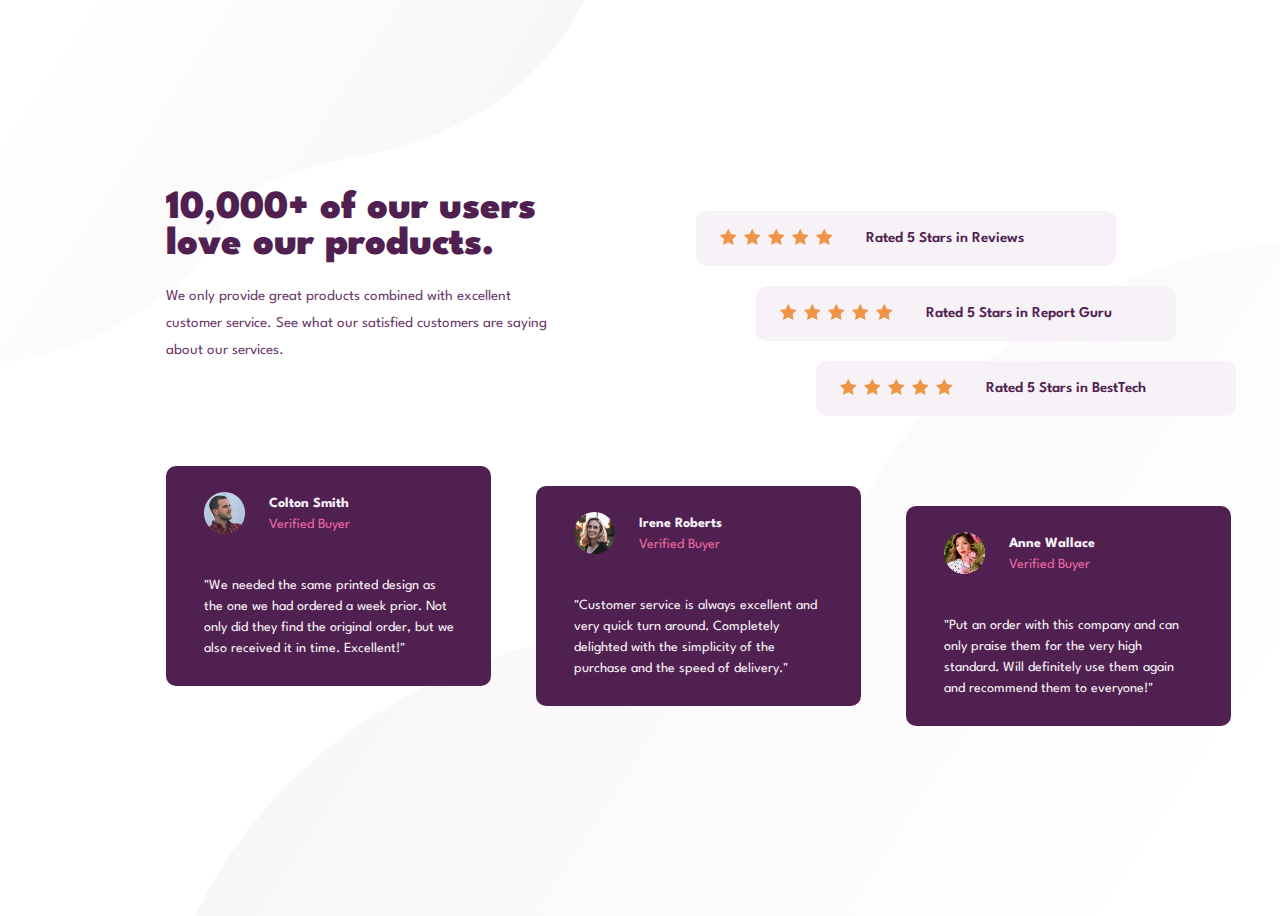
==== commit 21d75f86: "desktop ver" ====
--- a/index.html
+++ b/index.html
@@ -16,117 +16,127 @@
     <main>
 
       <div class="content">
-        
-        <div class="title-and-description"> 
-          <div class="title"> 
-            10,000+ of our users love our products.
-          </div>
-      
-          <div class="description">
-            We only provide great products combined with excellent customer service.
-            See what our satisfied customers are saying about our services.  
+
+        <div class="up">
+          <div class="title-and-description"> 
+            <div class="title"> 
+              10,000+ of our users love our products.
+            </div>
+        
+            <div class="description">
+              We only provide great products combined with excellent customer service.
+              See what our satisfied customers are saying about our services.  
+            </div>
+          </div>
+          
+          <!-- contains 3 containers "rated" -->
+          <div class="reports">
+  
+            <!--  1st container w/ stars -->
+            <div class="rated-review">
+      
+              <div class="star-container"> 
+                <div class="star-1">
+                  <svg width="17" height="16" xmlns="http://www.w3.org/2000/svg"><path d="M16.539 6.097a.297.297 0 00-.24-.202l-5.36-.779L8.542.26a.296.296 0 00-.53 0L5.613 5.117l-5.36.779a.297.297 0 00-.165.505l3.88 3.78-.917 5.34a.297.297 0 00.43.312l4.795-2.52 4.794 2.52a.296.296 0 00.43-.313l-.916-5.338L16.464 6.4c.08-.08.11-.197.075-.304z" fill="#EF9546" fill-rule="nonzero"/></svg>
+                </div>
+                <div class="star-2">
+                  <svg width="17" height="16" xmlns="http://www.w3.org/2000/svg"><path d="M16.539 6.097a.297.297 0 00-.24-.202l-5.36-.779L8.542.26a.296.296 0 00-.53 0L5.613 5.117l-5.36.779a.297.297 0 00-.165.505l3.88 3.78-.917 5.34a.297.297 0 00.43.312l4.795-2.52 4.794 2.52a.296.296 0 00.43-.313l-.916-5.338L16.464 6.4c.08-.08.11-.197.075-.304z" fill="#EF9546" fill-rule="nonzero"/></svg>
+                </div>
+          
+                <div class="star-3">
+                  <svg width="17" height="16" xmlns="http://www.w3.org/2000/svg"><path d="M16.539 6.097a.297.297 0 00-.24-.202l-5.36-.779L8.542.26a.296.296 0 00-.53 0L5.613 5.117l-5.36.779a.297.297 0 00-.165.505l3.88 3.78-.917 5.34a.297.297 0 00.43.312l4.795-2.52 4.794 2.52a.296.296 0 00.43-.313l-.916-5.338L16.464 6.4c.08-.08.11-.197.075-.304z" fill="#EF9546" fill-rule="nonzero"/></svg>
+                </div>
+          
+                <div class="star-4">
+                  <svg width="17" height="16" xmlns="http://www.w3.org/2000/svg"><path d="M16.539 6.097a.297.297 0 00-.24-.202l-5.36-.779L8.542.26a.296.296 0 00-.53 0L5.613 5.117l-5.36.779a.297.297 0 00-.165.505l3.88 3.78-.917 5.34a.297.297 0 00.43.312l4.795-2.52 4.794 2.52a.296.296 0 00.43-.313l-.916-5.338L16.464 6.4c.08-.08.11-.197.075-.304z" fill="#EF9546" fill-rule="nonzero"/></svg>
+                </div>
+          
+                <div class="star-5">
+                  <svg width="17" height="16" xmlns="http://www.w3.org/2000/svg"><path d="M16.539 6.097a.297.297 0 00-.24-.202l-5.36-.779L8.542.26a.296.296 0 00-.53 0L5.613 5.117l-5.36.779a.297.297 0 00-.165.505l3.88 3.78-.917 5.34a.297.297 0 00.43.312l4.795-2.52 4.794 2.52a.296.296 0 00.43-.313l-.916-5.338L16.464 6.4c.08-.08.11-.197.075-.304z" fill="#EF9546" fill-rule="nonzero"/></svg>
+                </div>
+              </div>
+          
+              <div class="star-description">
+                Rated 5 Stars in Reviews
+              </div>
+        
+            </div>
+  
+            <!-- 2nd container w/ stars -->
+            <div class="rated-report-guru">
+      
+              <div class="star-container"> 
+                <div class="star-1">
+                  <svg width="17" height="16" xmlns="http://www.w3.org/2000/svg"><path d="M16.539 6.097a.297.297 0 00-.24-.202l-5.36-.779L8.542.26a.296.296 0 00-.53 0L5.613 5.117l-5.36.779a.297.297 0 00-.165.505l3.88 3.78-.917 5.34a.297.297 0 00.43.312l4.795-2.52 4.794 2.52a.296.296 0 00.43-.313l-.916-5.338L16.464 6.4c.08-.08.11-.197.075-.304z" fill="#EF9546" fill-rule="nonzero"/></svg>
+                </div>
+  
+                <div class="star-2">
+                  <svg width="17" height="16" xmlns="http://www.w3.org/2000/svg"><path d="M16.539 6.097a.297.297 0 00-.24-.202l-5.36-.779L8.542.26a.296.296 0 00-.53 0L5.613 5.117l-5.36.779a.297.297 0 00-.165.505l3.88 3.78-.917 5.34a.297.297 0 00.43.312l4.795-2.52 4.794 2.52a.296.296 0 00.43-.313l-.916-5.338L16.464 6.4c.08-.08.11-.197.075-.304z" fill="#EF9546" fill-rule="nonzero"/></svg>
+                </div>
+          
+                <div class="star-3">
+                  <svg width="17" height="16" xmlns="http://www.w3.org/2000/svg"><path d="M16.539 6.097a.297.297 0 00-.24-.202l-5.36-.779L8.542.26a.296.296 0 00-.53 0L5.613 5.117l-5.36.779a.297.297 0 00-.165.505l3.88 3.78-.917 5.34a.297.297 0 00.43.312l4.795-2.52 4.794 2.52a.296.296 0 00.43-.313l-.916-5.338L16.464 6.4c.08-.08.11-.197.075-.304z" fill="#EF9546" fill-rule="nonzero"/></svg>
+                </div>
+          
+                <div class="star-4">
+                  <svg width="17" height="16" xmlns="http://www.w3.org/2000/svg"><path d="M16.539 6.097a.297.297 0 00-.24-.202l-5.36-.779L8.542.26a.296.296 0 00-.53 0L5.613 5.117l-5.36.779a.297.297 0 00-.165.505l3.88 3.78-.917 5.34a.297.297 0 00.43.312l4.795-2.52 4.794 2.52a.296.296 0 00.43-.313l-.916-5.338L16.464 6.4c.08-.08.11-.197.075-.304z" fill="#EF9546" fill-rule="nonzero"/></svg>
+                </div>
+          
+                <div class="star-5">
+                  <svg width="17" height="16" xmlns="http://www.w3.org/2000/svg"><path d="M16.539 6.097a.297.297 0 00-.24-.202l-5.36-.779L8.542.26a.296.296 0 00-.53 0L5.613 5.117l-5.36.779a.297.297 0 00-.165.505l3.88 3.78-.917 5.34a.297.297 0 00.43.312l4.795-2.52 4.794 2.52a.296.296 0 00.43-.313l-.916-5.338L16.464 6.4c.08-.08.11-.197.075-.304z" fill="#EF9546" fill-rule="nonzero"/></svg>
+                </div>
+              </div>
+          
+              <div class="star-description">
+                Rated 5 Stars in Report Guru
+              </div>
+        
+            </div>
+            
+        
+            <!-- 3rd container w/ stars -->
+            <div class="rated-besttech">
+        
+              <div class="star-container"> 
+                <div class="star-1">
+                  <svg width="17" height="16" xmlns="http://www.w3.org/2000/svg"><path d="M16.539 6.097a.297.297 0 00-.24-.202l-5.36-.779L8.542.26a.296.296 0 00-.53 0L5.613 5.117l-5.36.779a.297.297 0 00-.165.505l3.88 3.78-.917 5.34a.297.297 0 00.43.312l4.795-2.52 4.794 2.52a.296.296 0 00.43-.313l-.916-5.338L16.464 6.4c.08-.08.11-.197.075-.304z" fill="#EF9546" fill-rule="nonzero"/></svg>
+                </div>
+                
+                <div class="star-2">
+                  <svg width="17" height="16" xmlns="http://www.w3.org/2000/svg"><path d="M16.539 6.097a.297.297 0 00-.24-.202l-5.36-.779L8.542.26a.296.296 0 00-.53 0L5.613 5.117l-5.36.779a.297.297 0 00-.165.505l3.88 3.78-.917 5.34a.297.297 0 00.43.312l4.795-2.52 4.794 2.52a.296.296 0 00.43-.313l-.916-5.338L16.464 6.4c.08-.08.11-.197.075-.304z" fill="#EF9546" fill-rule="nonzero"/></svg>
+                </div>
+          
+                <div class="star-3">
+                  <svg width="17" height="16" xmlns="http://www.w3.org/2000/svg"><path d="M16.539 6.097a.297.297 0 00-.24-.202l-5.36-.779L8.542.26a.296.296 0 00-.53 0L5.613 5.117l-5.36.779a.297.297 0 00-.165.505l3.88 3.78-.917 5.34a.297.297 0 00.43.312l4.795-2.52 4.794 2.52a.296.296 0 00.43-.313l-.916-5.338L16.464 6.4c.08-.08.11-.197.075-.304z" fill="#EF9546" fill-rule="nonzero"/></svg>
+                </div>
+          
+                <div class="star-4">
+                  <svg width="17" height="16" xmlns="http://www.w3.org/2000/svg"><path d="M16.539 6.097a.297.297 0 00-.24-.202l-5.36-.779L8.542.26a.296.296 0 00-.53 0L5.613 5.117l-5.36.779a.297.297 0 00-.165.505l3.88 3.78-.917 5.34a.297.297 0 00.43.312l4.795-2.52 4.794 2.52a.296.296 0 00.43-.313l-.916-5.338L16.464 6.4c.08-.08.11-.197.075-.304z" fill="#EF9546" fill-rule="nonzero"/></svg>
+                </div>
+          
+                <div class="star-5">
+                  <svg width="17" height="16" xmlns="http://www.w3.org/2000/svg"><path d="M16.539 6.097a.297.297 0 00-.24-.202l-5.36-.779L8.542.26a.296.296 0 00-.53 0L5.613 5.117l-5.36.779a.297.297 0 00-.165.505l3.88 3.78-.917 5.34a.297.297 0 00.43.312l4.795-2.52 4.794 2.52a.296.296 0 00.43-.313l-.916-5.338L16.464 6.4c.08-.08.11-.197.075-.304z" fill="#EF9546" fill-rule="nonzero"/></svg>
+                </div>
+              </div>
+          
+              <div class="star-description">
+                Rated 5 Stars in BestTech
+              </div>
+        
+            </div>
+  
           </div>
         </div>
         
-        
-    
-    
-        <div class="reports">
-          <div class="rated-review">
-    
-            <div class="star-container"> 
-              <div class="star-1">
-                <svg width="17" height="16" xmlns="http://www.w3.org/2000/svg"><path d="M16.539 6.097a.297.297 0 00-.24-.202l-5.36-.779L8.542.26a.296.296 0 00-.53 0L5.613 5.117l-5.36.779a.297.297 0 00-.165.505l3.88 3.78-.917 5.34a.297.297 0 00.43.312l4.795-2.52 4.794 2.52a.296.296 0 00.43-.313l-.916-5.338L16.464 6.4c.08-.08.11-.197.075-.304z" fill="#EF9546" fill-rule="nonzero"/></svg>
-              </div>
-              <div class="star-2">
-                <svg width="17" height="16" xmlns="http://www.w3.org/2000/svg"><path d="M16.539 6.097a.297.297 0 00-.24-.202l-5.36-.779L8.542.26a.296.296 0 00-.53 0L5.613 5.117l-5.36.779a.297.297 0 00-.165.505l3.88 3.78-.917 5.34a.297.297 0 00.43.312l4.795-2.52 4.794 2.52a.296.296 0 00.43-.313l-.916-5.338L16.464 6.4c.08-.08.11-.197.075-.304z" fill="#EF9546" fill-rule="nonzero"/></svg>
-              </div>
-        
-              <div class="star-3">
-                <svg width="17" height="16" xmlns="http://www.w3.org/2000/svg"><path d="M16.539 6.097a.297.297 0 00-.24-.202l-5.36-.779L8.542.26a.296.296 0 00-.53 0L5.613 5.117l-5.36.779a.297.297 0 00-.165.505l3.88 3.78-.917 5.34a.297.297 0 00.43.312l4.795-2.52 4.794 2.52a.296.296 0 00.43-.313l-.916-5.338L16.464 6.4c.08-.08.11-.197.075-.304z" fill="#EF9546" fill-rule="nonzero"/></svg>
-              </div>
-        
-              <div class="star-4">
-                <svg width="17" height="16" xmlns="http://www.w3.org/2000/svg"><path d="M16.539 6.097a.297.297 0 00-.24-.202l-5.36-.779L8.542.26a.296.296 0 00-.53 0L5.613 5.117l-5.36.779a.297.297 0 00-.165.505l3.88 3.78-.917 5.34a.297.297 0 00.43.312l4.795-2.52 4.794 2.52a.296.296 0 00.43-.313l-.916-5.338L16.464 6.4c.08-.08.11-.197.075-.304z" fill="#EF9546" fill-rule="nonzero"/></svg>
-              </div>
-        
-              <div class="star-5">
-                <svg width="17" height="16" xmlns="http://www.w3.org/2000/svg"><path d="M16.539 6.097a.297.297 0 00-.24-.202l-5.36-.779L8.542.26a.296.296 0 00-.53 0L5.613 5.117l-5.36.779a.297.297 0 00-.165.505l3.88 3.78-.917 5.34a.297.297 0 00.43.312l4.795-2.52 4.794 2.52a.296.296 0 00.43-.313l-.916-5.338L16.464 6.4c.08-.08.11-.197.075-.304z" fill="#EF9546" fill-rule="nonzero"/></svg>
-              </div>
-            </div>
-        
-            <div class="star-description">
-              Rated 5 Stars in Reviews
-            </div>
-      
-          </div>
-
-          <div class="rated-report-guru">
-    
-            <div class="star-container"> 
-              <div class="star-1">
-                <svg width="17" height="16" xmlns="http://www.w3.org/2000/svg"><path d="M16.539 6.097a.297.297 0 00-.24-.202l-5.36-.779L8.542.26a.296.296 0 00-.53 0L5.613 5.117l-5.36.779a.297.297 0 00-.165.505l3.88 3.78-.917 5.34a.297.297 0 00.43.312l4.795-2.52 4.794 2.52a.296.296 0 00.43-.313l-.916-5.338L16.464 6.4c.08-.08.11-.197.075-.304z" fill="#EF9546" fill-rule="nonzero"/></svg>
-              </div>
-              <div class="star-2">
-                <svg width="17" height="16" xmlns="http://www.w3.org/2000/svg"><path d="M16.539 6.097a.297.297 0 00-.24-.202l-5.36-.779L8.542.26a.296.296 0 00-.53 0L5.613 5.117l-5.36.779a.297.297 0 00-.165.505l3.88 3.78-.917 5.34a.297.297 0 00.43.312l4.795-2.52 4.794 2.52a.296.296 0 00.43-.313l-.916-5.338L16.464 6.4c.08-.08.11-.197.075-.304z" fill="#EF9546" fill-rule="nonzero"/></svg>
-              </div>
-        
-              <div class="star-3">
-                <svg width="17" height="16" xmlns="http://www.w3.org/2000/svg"><path d="M16.539 6.097a.297.297 0 00-.24-.202l-5.36-.779L8.542.26a.296.296 0 00-.53 0L5.613 5.117l-5.36.779a.297.297 0 00-.165.505l3.88 3.78-.917 5.34a.297.297 0 00.43.312l4.795-2.52 4.794 2.52a.296.296 0 00.43-.313l-.916-5.338L16.464 6.4c.08-.08.11-.197.075-.304z" fill="#EF9546" fill-rule="nonzero"/></svg>
-              </div>
-        
-              <div class="star-4">
-                <svg width="17" height="16" xmlns="http://www.w3.org/2000/svg"><path d="M16.539 6.097a.297.297 0 00-.24-.202l-5.36-.779L8.542.26a.296.296 0 00-.53 0L5.613 5.117l-5.36.779a.297.297 0 00-.165.505l3.88 3.78-.917 5.34a.297.297 0 00.43.312l4.795-2.52 4.794 2.52a.296.296 0 00.43-.313l-.916-5.338L16.464 6.4c.08-.08.11-.197.075-.304z" fill="#EF9546" fill-rule="nonzero"/></svg>
-              </div>
-        
-              <div class="star-5">
-                <svg width="17" height="16" xmlns="http://www.w3.org/2000/svg"><path d="M16.539 6.097a.297.297 0 00-.24-.202l-5.36-.779L8.542.26a.296.296 0 00-.53 0L5.613 5.117l-5.36.779a.297.297 0 00-.165.505l3.88 3.78-.917 5.34a.297.297 0 00.43.312l4.795-2.52 4.794 2.52a.296.296 0 00.43-.313l-.916-5.338L16.464 6.4c.08-.08.11-.197.075-.304z" fill="#EF9546" fill-rule="nonzero"/></svg>
-              </div>
-            </div>
-        
-            <div class="star-description">
-              Rated 5 Stars in Report Guru
-            </div>
-      
-          </div>
-          
-      
-          <div class="rated-besttech">
-      
-            <div class="star-container"> 
-              <div class="star-1">
-                <svg width="17" height="16" xmlns="http://www.w3.org/2000/svg"><path d="M16.539 6.097a.297.297 0 00-.24-.202l-5.36-.779L8.542.26a.296.296 0 00-.53 0L5.613 5.117l-5.36.779a.297.297 0 00-.165.505l3.88 3.78-.917 5.34a.297.297 0 00.43.312l4.795-2.52 4.794 2.52a.296.296 0 00.43-.313l-.916-5.338L16.464 6.4c.08-.08.11-.197.075-.304z" fill="#EF9546" fill-rule="nonzero"/></svg>
-              </div>
-              <div class="star-2">
-                <svg width="17" height="16" xmlns="http://www.w3.org/2000/svg"><path d="M16.539 6.097a.297.297 0 00-.24-.202l-5.36-.779L8.542.26a.296.296 0 00-.53 0L5.613 5.117l-5.36.779a.297.297 0 00-.165.505l3.88 3.78-.917 5.34a.297.297 0 00.43.312l4.795-2.52 4.794 2.52a.296.296 0 00.43-.313l-.916-5.338L16.464 6.4c.08-.08.11-.197.075-.304z" fill="#EF9546" fill-rule="nonzero"/></svg>
-              </div>
-        
-              <div class="star-3">
-                <svg width="17" height="16" xmlns="http://www.w3.org/2000/svg"><path d="M16.539 6.097a.297.297 0 00-.24-.202l-5.36-.779L8.542.26a.296.296 0 00-.53 0L5.613 5.117l-5.36.779a.297.297 0 00-.165.505l3.88 3.78-.917 5.34a.297.297 0 00.43.312l4.795-2.52 4.794 2.52a.296.296 0 00.43-.313l-.916-5.338L16.464 6.4c.08-.08.11-.197.075-.304z" fill="#EF9546" fill-rule="nonzero"/></svg>
-              </div>
-        
-              <div class="star-4">
-                <svg width="17" height="16" xmlns="http://www.w3.org/2000/svg"><path d="M16.539 6.097a.297.297 0 00-.24-.202l-5.36-.779L8.542.26a.296.296 0 00-.53 0L5.613 5.117l-5.36.779a.297.297 0 00-.165.505l3.88 3.78-.917 5.34a.297.297 0 00.43.312l4.795-2.52 4.794 2.52a.296.296 0 00.43-.313l-.916-5.338L16.464 6.4c.08-.08.11-.197.075-.304z" fill="#EF9546" fill-rule="nonzero"/></svg>
-              </div>
-        
-              <div class="star-5">
-                <svg width="17" height="16" xmlns="http://www.w3.org/2000/svg"><path d="M16.539 6.097a.297.297 0 00-.24-.202l-5.36-.779L8.542.26a.296.296 0 00-.53 0L5.613 5.117l-5.36.779a.297.297 0 00-.165.505l3.88 3.78-.917 5.34a.297.297 0 00.43.312l4.795-2.52 4.794 2.52a.296.296 0 00.43-.313l-.916-5.338L16.464 6.4c.08-.08.11-.197.075-.304z" fill="#EF9546" fill-rule="nonzero"/></svg>
-              </div>
-            </div>
-        
-            <div class="star-description">
-              Rated 5 Stars in BestTech
-            </div>
-      
-          </div>
-
-        </div>
-
-    
+
+
+        <div class="down">
+             <!-- class "cards" contains 3 cards about buyers -->
         <div class="cards">
+
+          <!-- card #1 -->
           <div class="card-1">
-            <div class="card">
-  
+            <div class="card-inside">
               <div class="pic-and-info">
                 <div class="profile-pic">
                   <img src="/assets/images/image-colton.jpg" alt="colton" class="pic">
@@ -149,17 +159,17 @@
                 Not only did they find the original order, but we also received it in time.
                 Excellent!"
               </div>
-  
-            </div>
-      
-            
-      
-          </div>
-          
-      
+            </div>
+  
+
+
+      
+          </div>
+          
+          <!-- card #2 -->
           <div class="card-2">
   
-            <div class="card">
+            <div class="card-inside">
               <div class="pic-and-info">
                 <div class="profile-pic">
                   <img src="/assets/images/image-irene.jpg" alt="irene" class="pic">
@@ -185,11 +195,10 @@
             
           </div>
       
-      
+          <!-- card #3 -->
           <div class="card-3">
   
-            <div class="card">
-  
+            <div class="card-inside">
               <div class="pic-and-info">
                 <div class="profile-pic">
                   <img src="/assets/images/image-anne.jpg" alt="anne" class="pic">
@@ -211,12 +220,13 @@
                 "Put an order with this company and can only praise them for the very high
                 standard. Will definitely use them again and recommend them to everyone!"
               </div>
-  
             </div>
       
           </div>
           
         </div>
+        </div>
+     
 
       </div>
       
--- a/assets/styles/desktop.css
+++ b/assets/styles/desktop.css
@@ -1,6 +1,6 @@
 @font-face {
     font-family: 'LeaugueSpartan';
-    src: url(assets/fonts/LeagueSpartan-VariableFont_wght.ttf);
+    src: url(../fonts/LeagueSpartan-VariableFont_wght.ttf);
 }
 
 html {
@@ -14,114 +14,108 @@
     background-size: auto; 
 }
 
-/*  */
+main {
 
-body {
-    height: 100vh;
+    display: flex;
+    justify-content: center;
+    align-items: center;
+    width: 100%;
+
 }
 
 .content {
-    display: grid;
-    grid-template-columns: 1fr 1fr;
-    grid-template-rows: auto 1fr;
-    grid-template-areas: 
-        "title stars",
-        "card card";
+    min-height: 100vh;
+    display: flex;
+    flex-direction: column;
+    justify-content: center;
+    align-content: center;
+    align-items: baseline;
+    justify-items: center;
+    width: 75%;
+ /*    margin-top: 50px; */
 }
 
-
-
-.title-and-description{
-    width: 400px;
-    grid-area: title;
+.up {
+    display: flex;
+    flex-direction: row;
+    margin-bottom: 50px;
 }
 
-.reports {
-    grid-area: stars;
-}
-
-.cards {
-    grid-area: card;
-}
-
-
-.title-and-description {
-    grid-area: title;
-}
-
-.reports {
-    grid-area: stars;
-    display: flex;
-    flex-direction: column;
-    justify-content: space-between;
-}
-
-.cards {
-    grid-area: card;
-    display: flex;
-    justify-content: space-between;
-}
 
 .title {
     color: hsl(300, 43%, 22%);
     font-weight: 900;
-    font-size: 30px;
-    width: 300px;
+    font-size: 40px;
+    width: 400px;
     height: auto;
     line-height: 0.9;
 
 }
 
 .description {
-    color:hsl(303, 10%, 53%);
-    margin-top:20px;
-    font-size: 14px;
+ /*    color:hsl(303, 10%, 53%); */
+    color: hsla(300, 39%, 28%, 0.951);
+    padding-top: 20px;
+    font-size: 15px;
     line-height: 1.8;
+    width: 400px;
 }
 
+/* 'rated' */
+/* for stars */
 .star-container {
     display: flex;
     width: 120px;
-
- 
     justify-content: space-around;
-    margin-left: 30px;
-
-}
-
-
-/* to locate w grid */
-.rated-review, .rated-report-guru, .rated-besttech {
-    display: flex;
-    justify-content: baseline;
-    align-items: center;
-    height: 50px;
-    width: 420px;
-    background-color: hsl(300, 24%, 96%);
-    font-weight: 700;
-    color:  hsl(300, 43%, 22%);
-    font-size: 14px;
-    border: none;
-    border-radius: 10px;
-}
-
-
-.rated-report-guru {
-
-}
-
-
-.rated-besttech {
-
+    margin-left: 20px;
 }
 
 .star-description {
     margin-left: 30px;
 }
 
+.rated-review, .rated-report-guru, .rated-besttech {
+    display: flex;
+    justify-content: baseline;
+    align-items: center;
+    height: 55px;
+    width: 420px;
+    background-color: hsl(300, 24%, 96%);
+    font-weight: 600;
+    color:  hsl(300, 43%, 22%);
+    font-size: 15px;
+    border: none;
+    border-radius: 10px;
+}
+
+.reports {
+    display: flex;
+    flex-direction: column;
+    gap: 20px;
+    align-items: center;
+    margin-left: 10px;
+    padding-top: 20px;
+}
+
+.rated-report-guru {
+    margin-left: 120px;
+}
+
+.rated-besttech {
+    margin-left: 240px;
+}
+
+
+/* down - cards */
+.cards {
+    display: flex;
+    flex-direction: row;
+    gap: 45px;
+}
+
 .card-1, .card-2, .card-3 {
-    height: 250px;
-    width: 350px;
+    height: 220px;
+    width: 325px;
     background-color: hsl(300, 43%, 22%);
     color:hsl(300, 24%, 96%);
     font-size: 14px;
@@ -133,21 +127,39 @@
     justify-content: center;
 }
 
-.card {
-    height: 200px;
-    width: 300px;
+.card-2 {
+    margin-top: 20px;
 }
 
+.card-3 {
+    margin-top: 40px;
+}
 
 
 .info {
     display: flex;
     flex-direction: column;
+    margin-top: 5px;
+    margin-left: 25px;
 }
 
+
+
 .pic-and-info {
+    margin-top: 30px;
     display: flex;
-    justify-content:left;
+    justify-content: left;
+
+}
+
+ 
+.card-text {
+    width: 250px;
+    display: flex;
+    justify-content: center;
+    line-height: 1.5;
+    margin-bottom: 30px;
+   
 }
 
 .pic {
@@ -162,4 +174,9 @@
 
 .status {
     color: hsl(333, 80%, 67%);
+    margin-top: 8px;
 }
+
+.profile-pic {
+    width: 40px;
+}
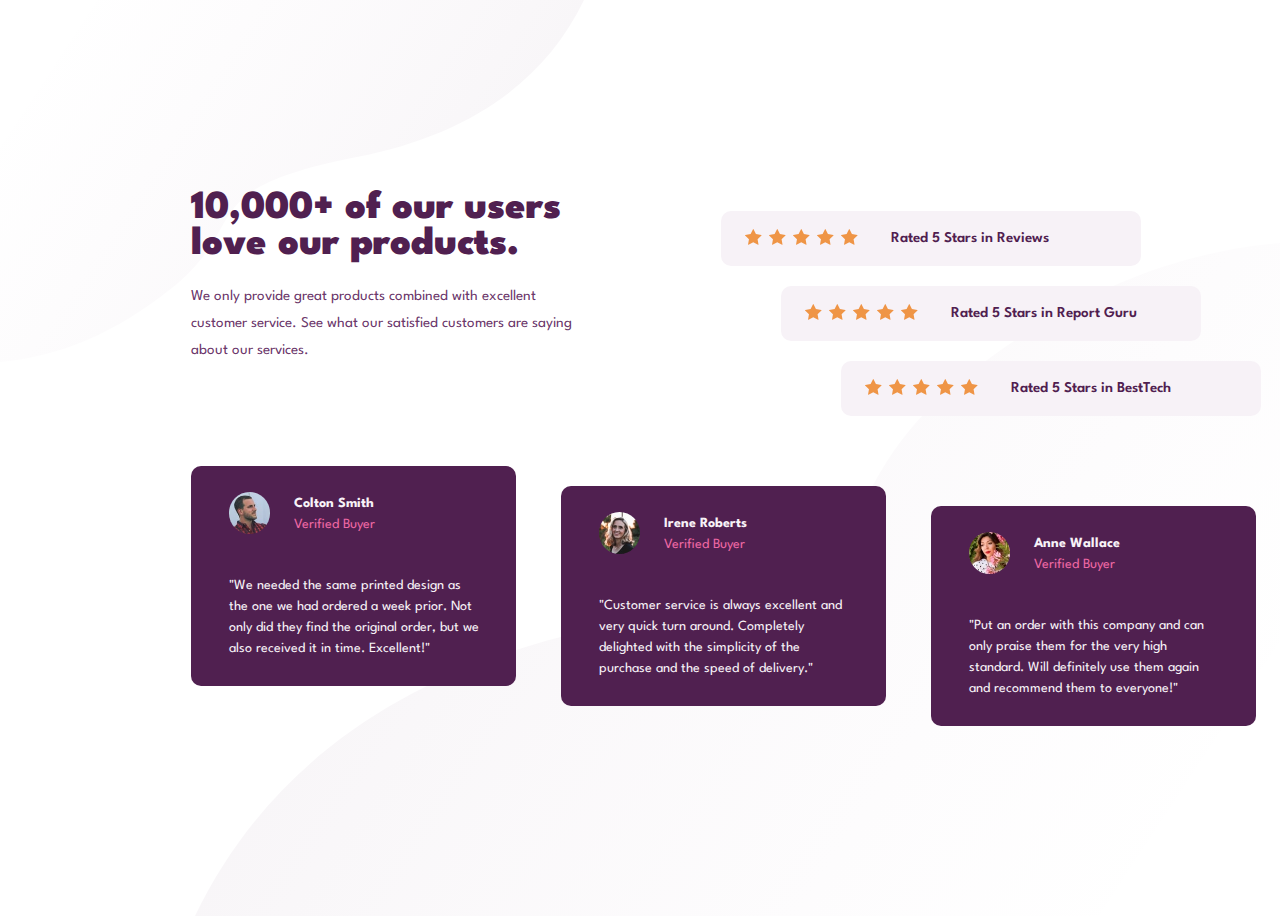
==== commit 1de949de: "upd index.html" ====
--- a/index.html
+++ b/index.html
@@ -139,7 +139,7 @@
             <div class="card-inside">
               <div class="pic-and-info">
                 <div class="profile-pic">
-                  <img src="/assets/images/image-colton.jpg" alt="colton" class="pic">
+                  <img src="assets/images/image-colton.jpg" alt="colton" class="pic">
                 </div>
           
                 <div class="info">
@@ -172,7 +172,7 @@
             <div class="card-inside">
               <div class="pic-and-info">
                 <div class="profile-pic">
-                  <img src="/assets/images/image-irene.jpg" alt="irene" class="pic">
+                  <img src="assets/images/image-irene.jpg" alt="irene" class="pic">
                 </div>
           
                 <div class="info">
@@ -201,7 +201,7 @@
             <div class="card-inside">
               <div class="pic-and-info">
                 <div class="profile-pic">
-                  <img src="/assets/images/image-anne.jpg" alt="anne" class="pic">
+                  <img src="assets/images/image-anne.jpg" alt="anne" class="pic">
                 </div>
           
                 <div class="info">
@@ -233,4 +233,4 @@
     </main>
 
   </body>
-</html>+</html>
--- a/assets/styles/desktop.css
+++ b/assets/styles/desktop.css
@@ -33,6 +33,7 @@
     justify-items: center;
     width: 75%;
  /*    margin-top: 50px; */
+    margin-left: 50px;
 }
 
 .up {
@@ -180,3 +181,22 @@
 .profile-pic {
     width: 40px;
 }
+
+@media(max-width: 375px) {
+    .content {
+       display: flex;
+       align-items: center;
+       justify-content: center; 
+       flex-direction: column;
+    }
+
+    .up {
+        display: flex;
+        flex-direction: column;
+    }
+
+    .cards {
+        display: flex;
+        flex-direction: column;
+    }
+}